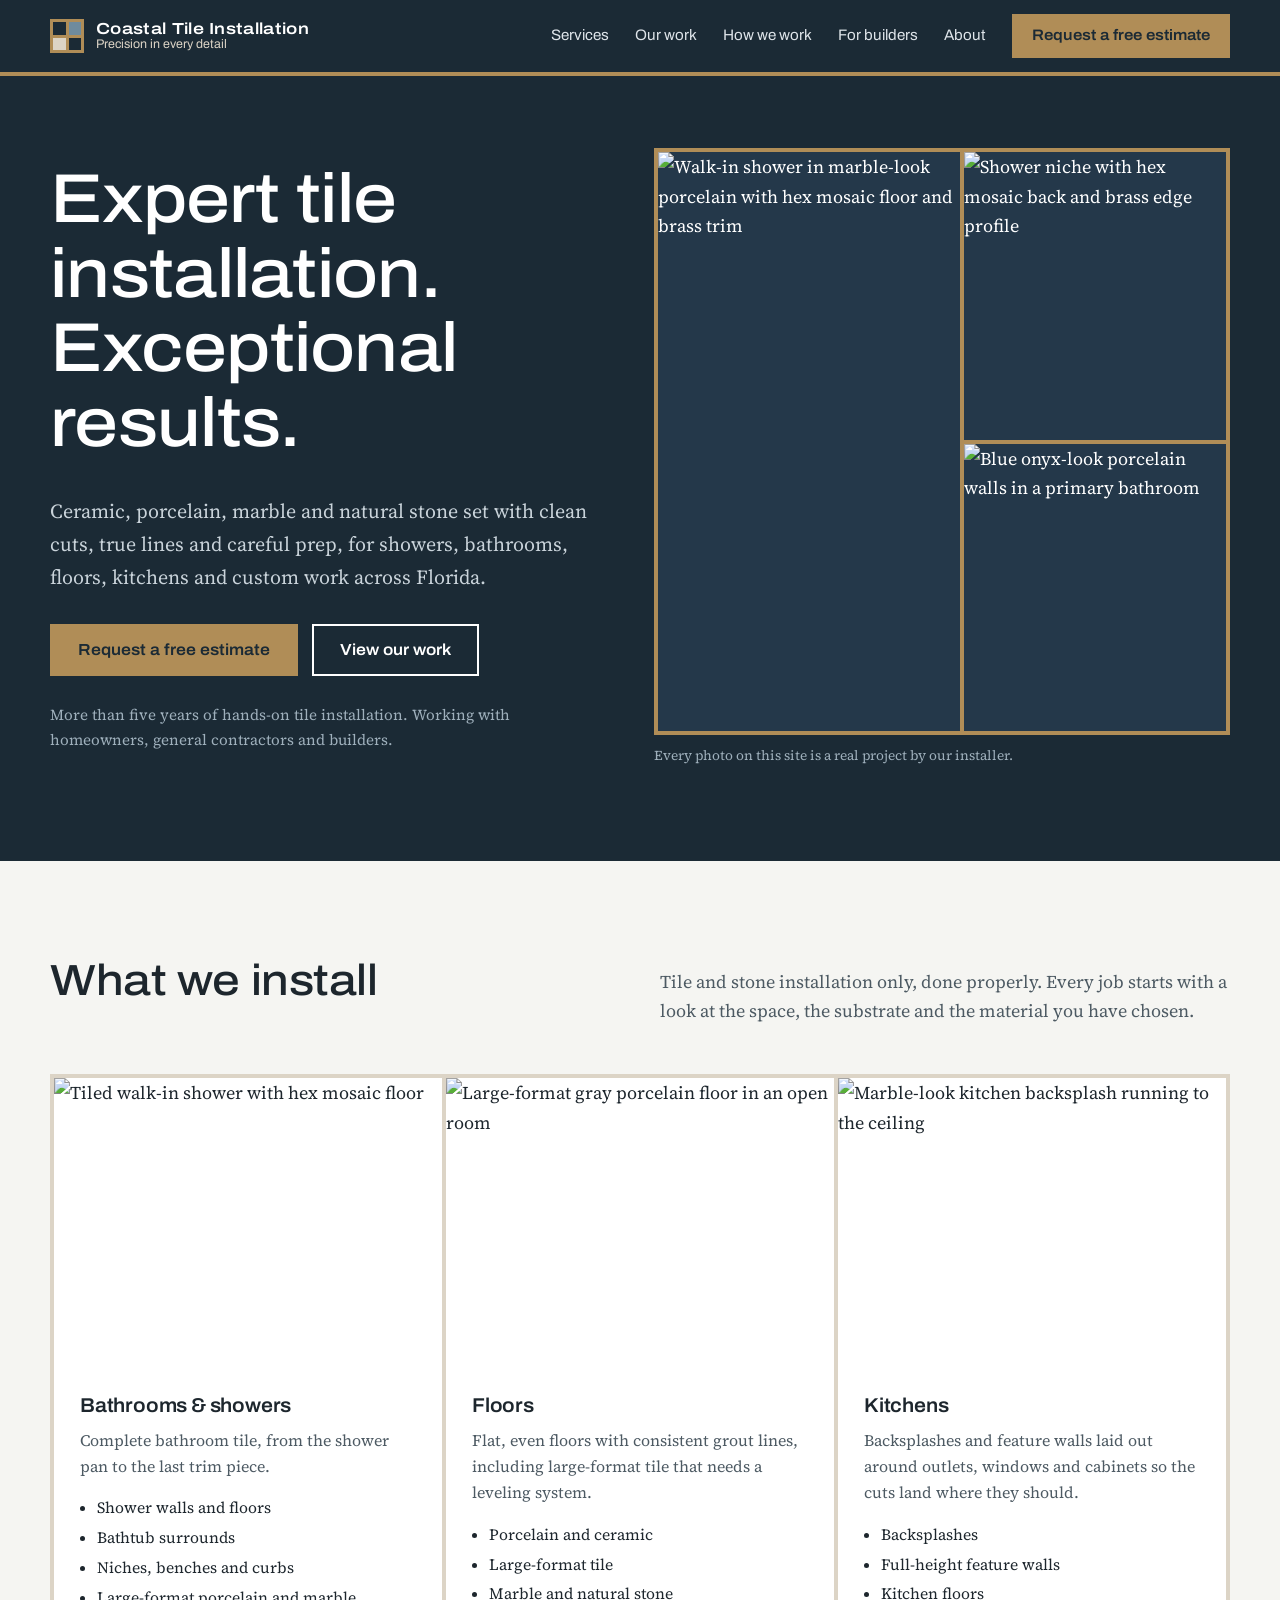
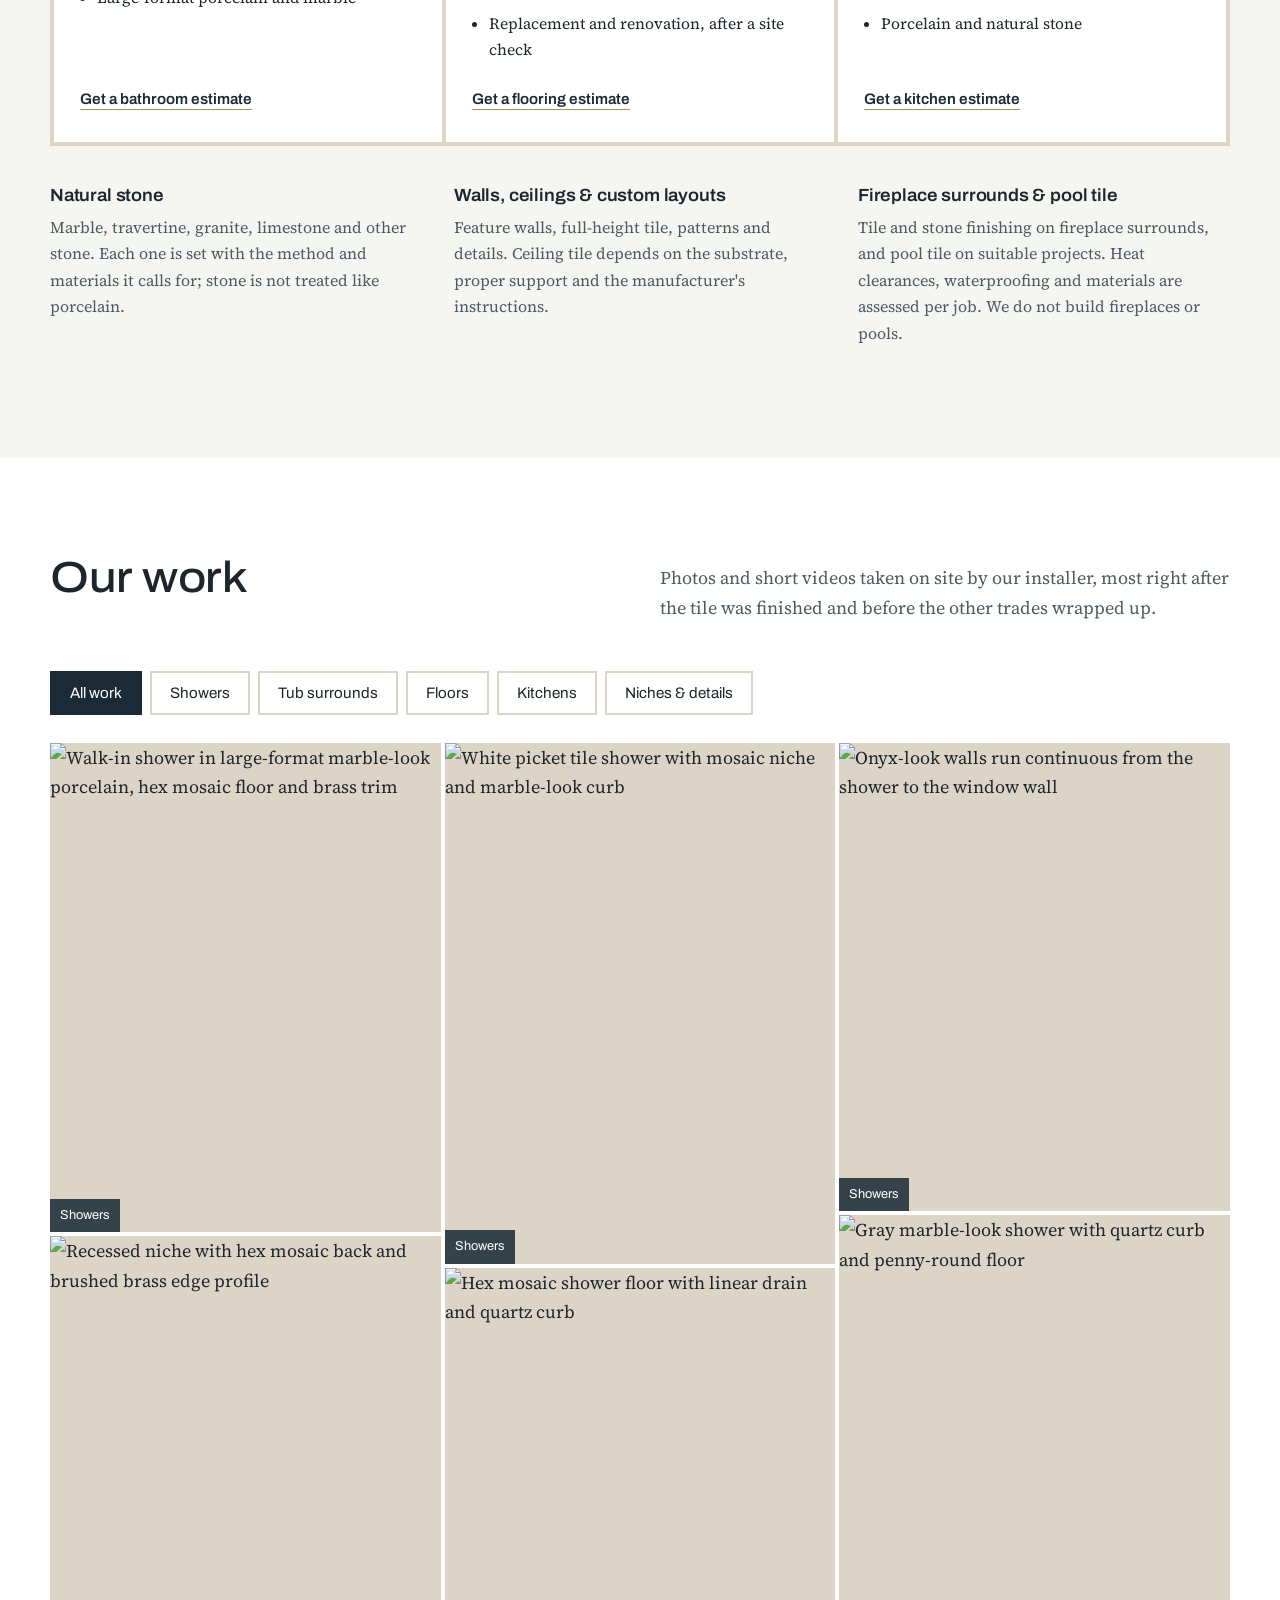
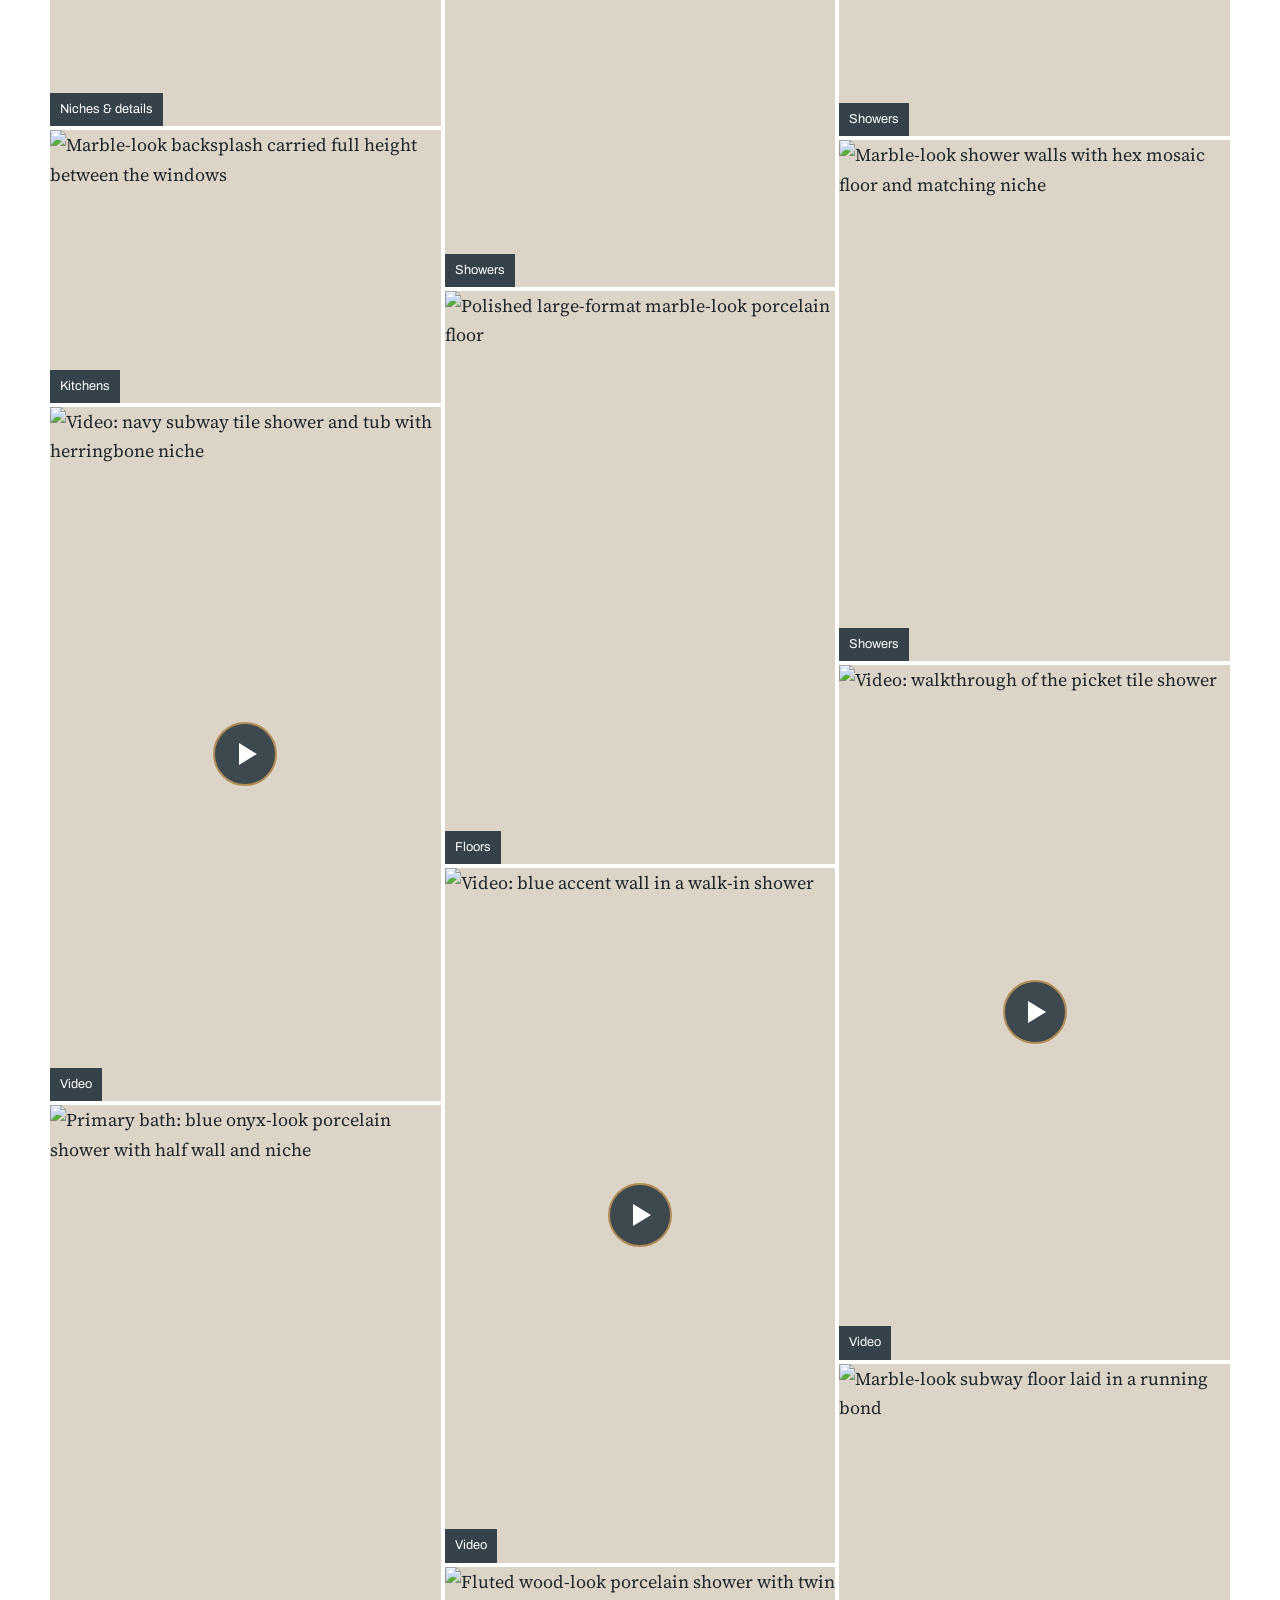
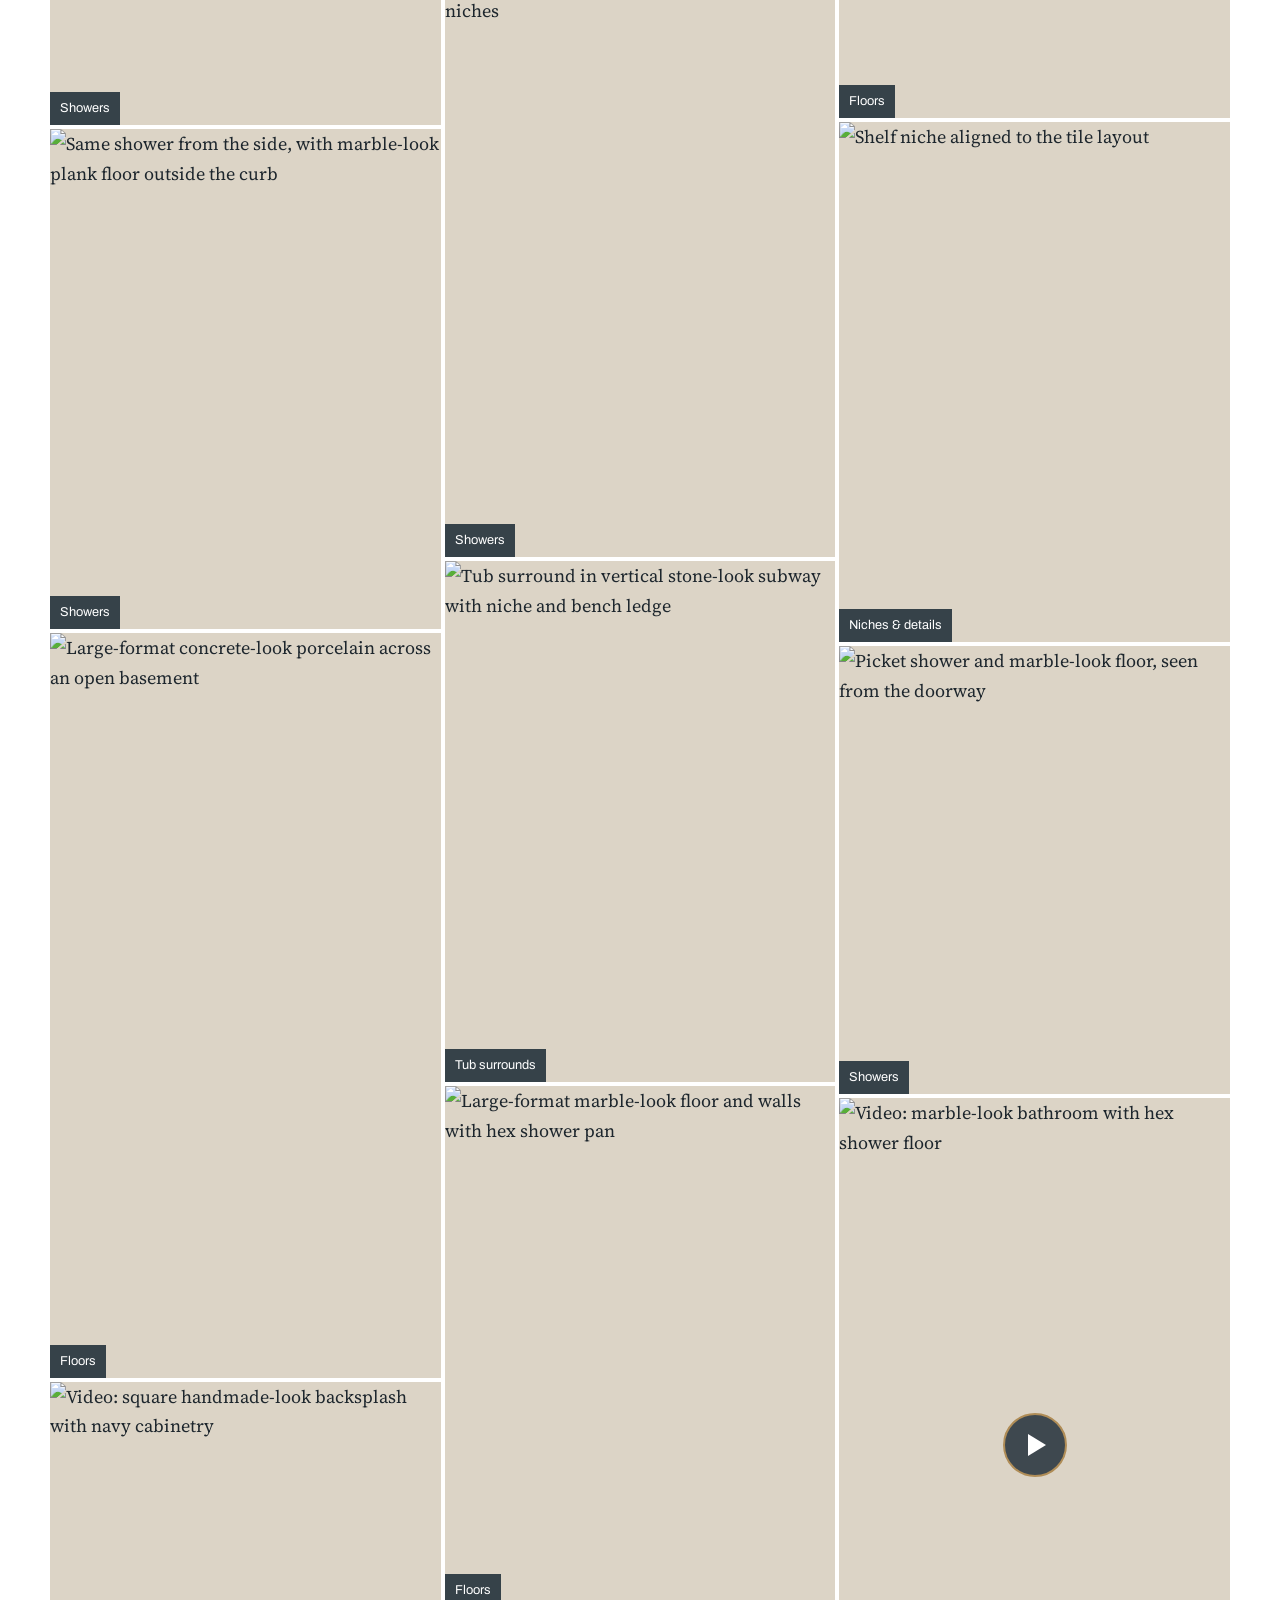
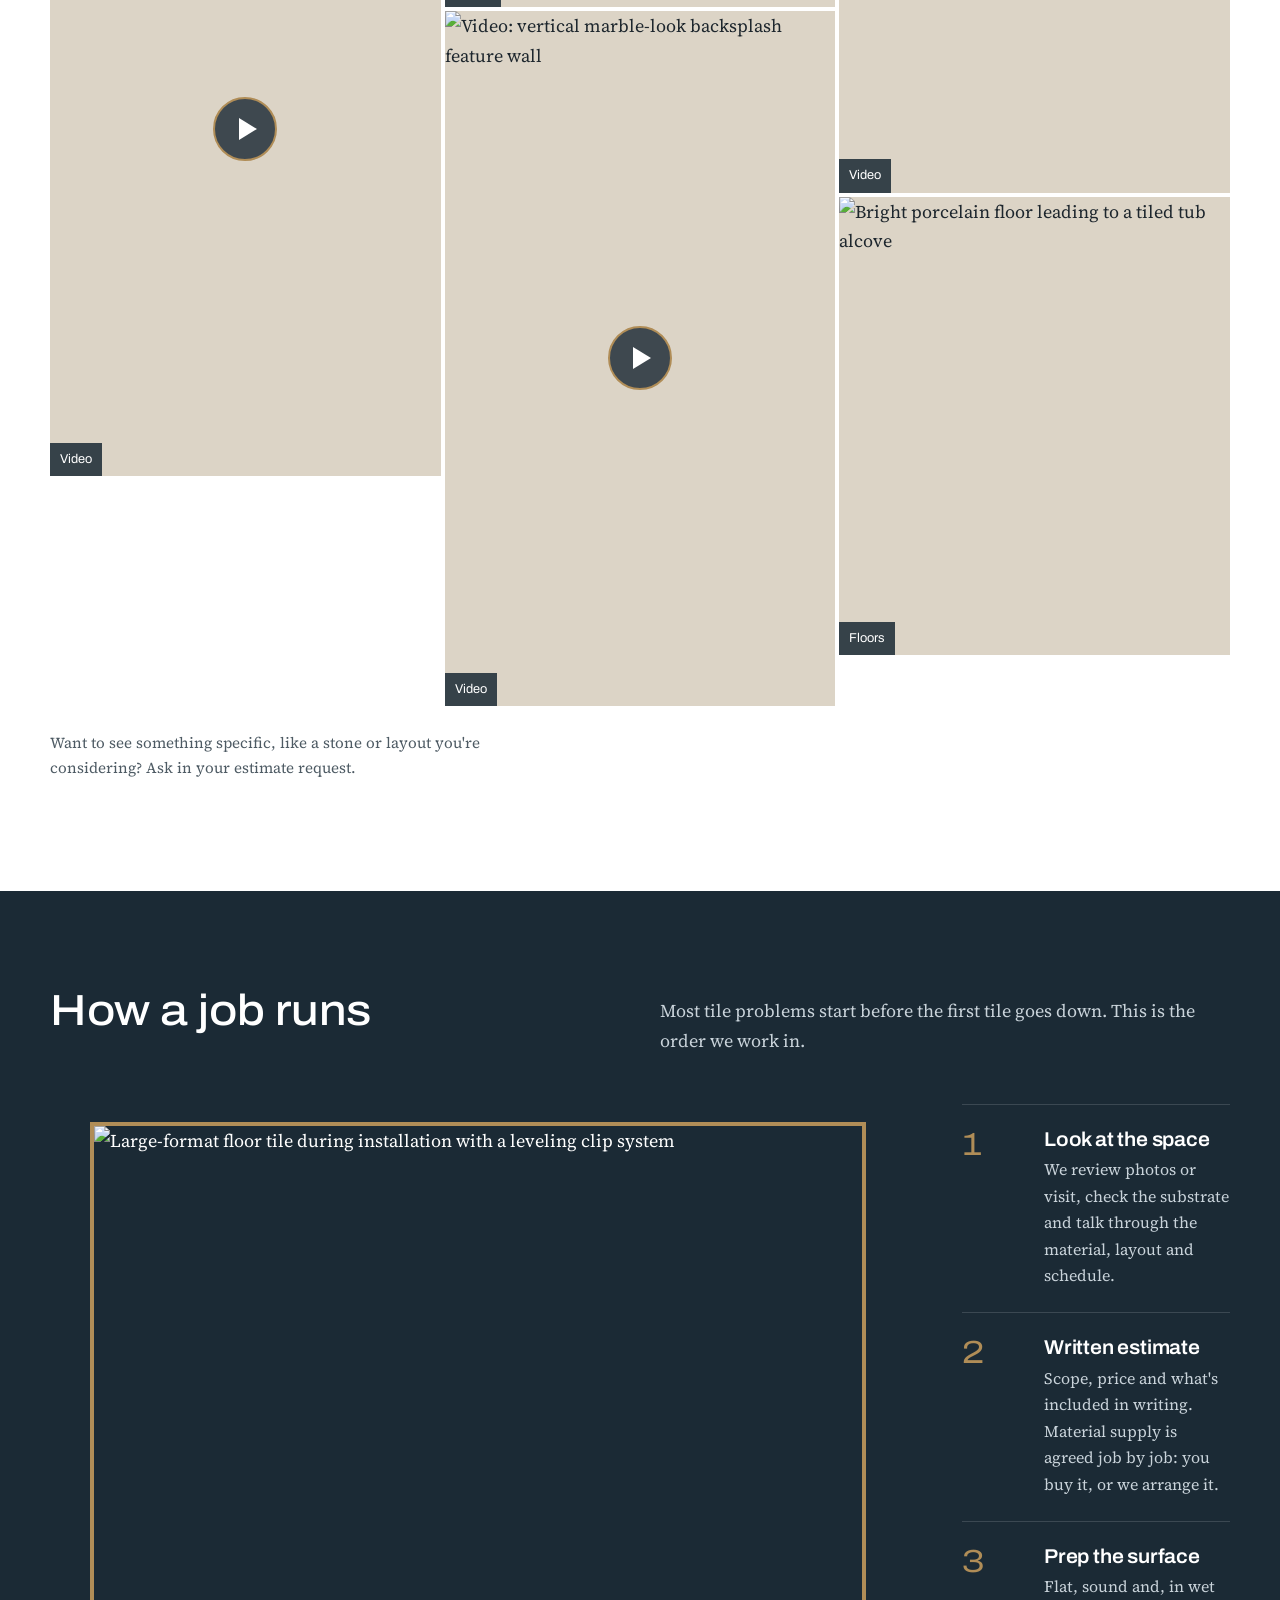
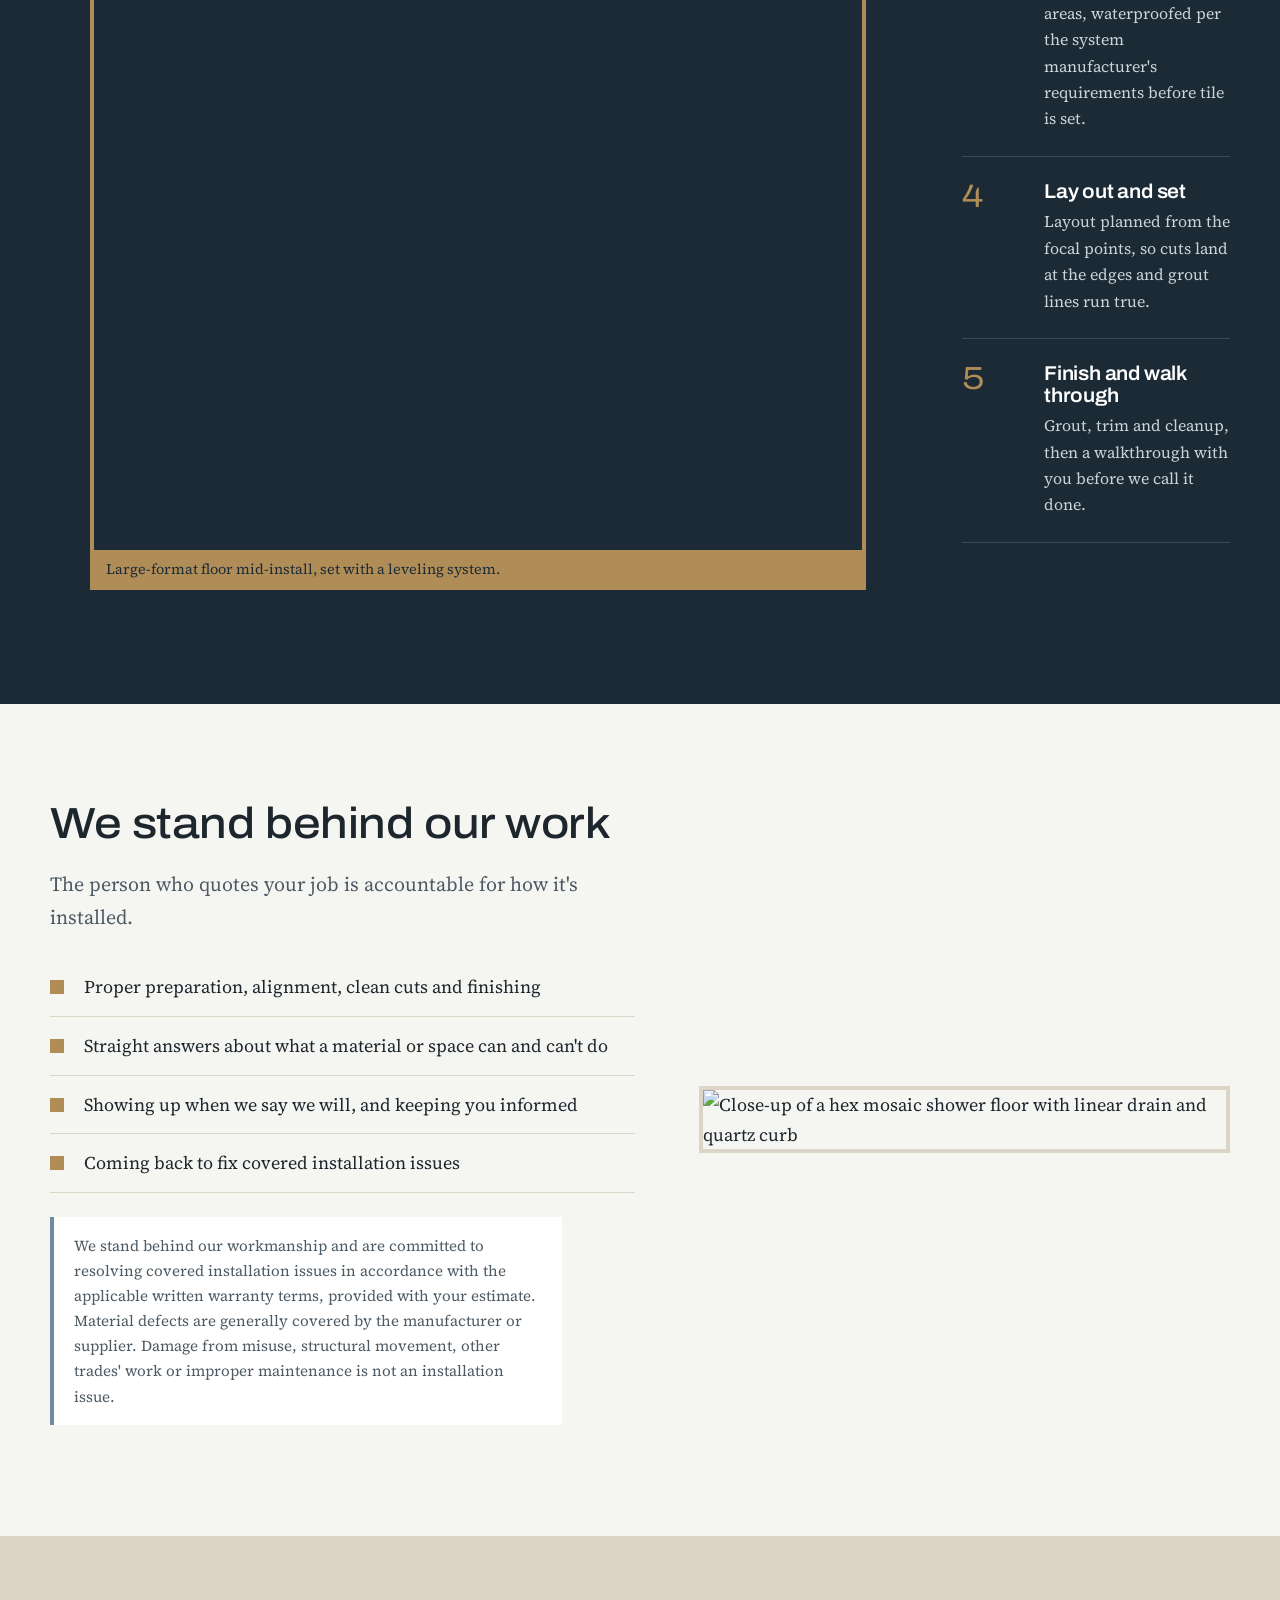
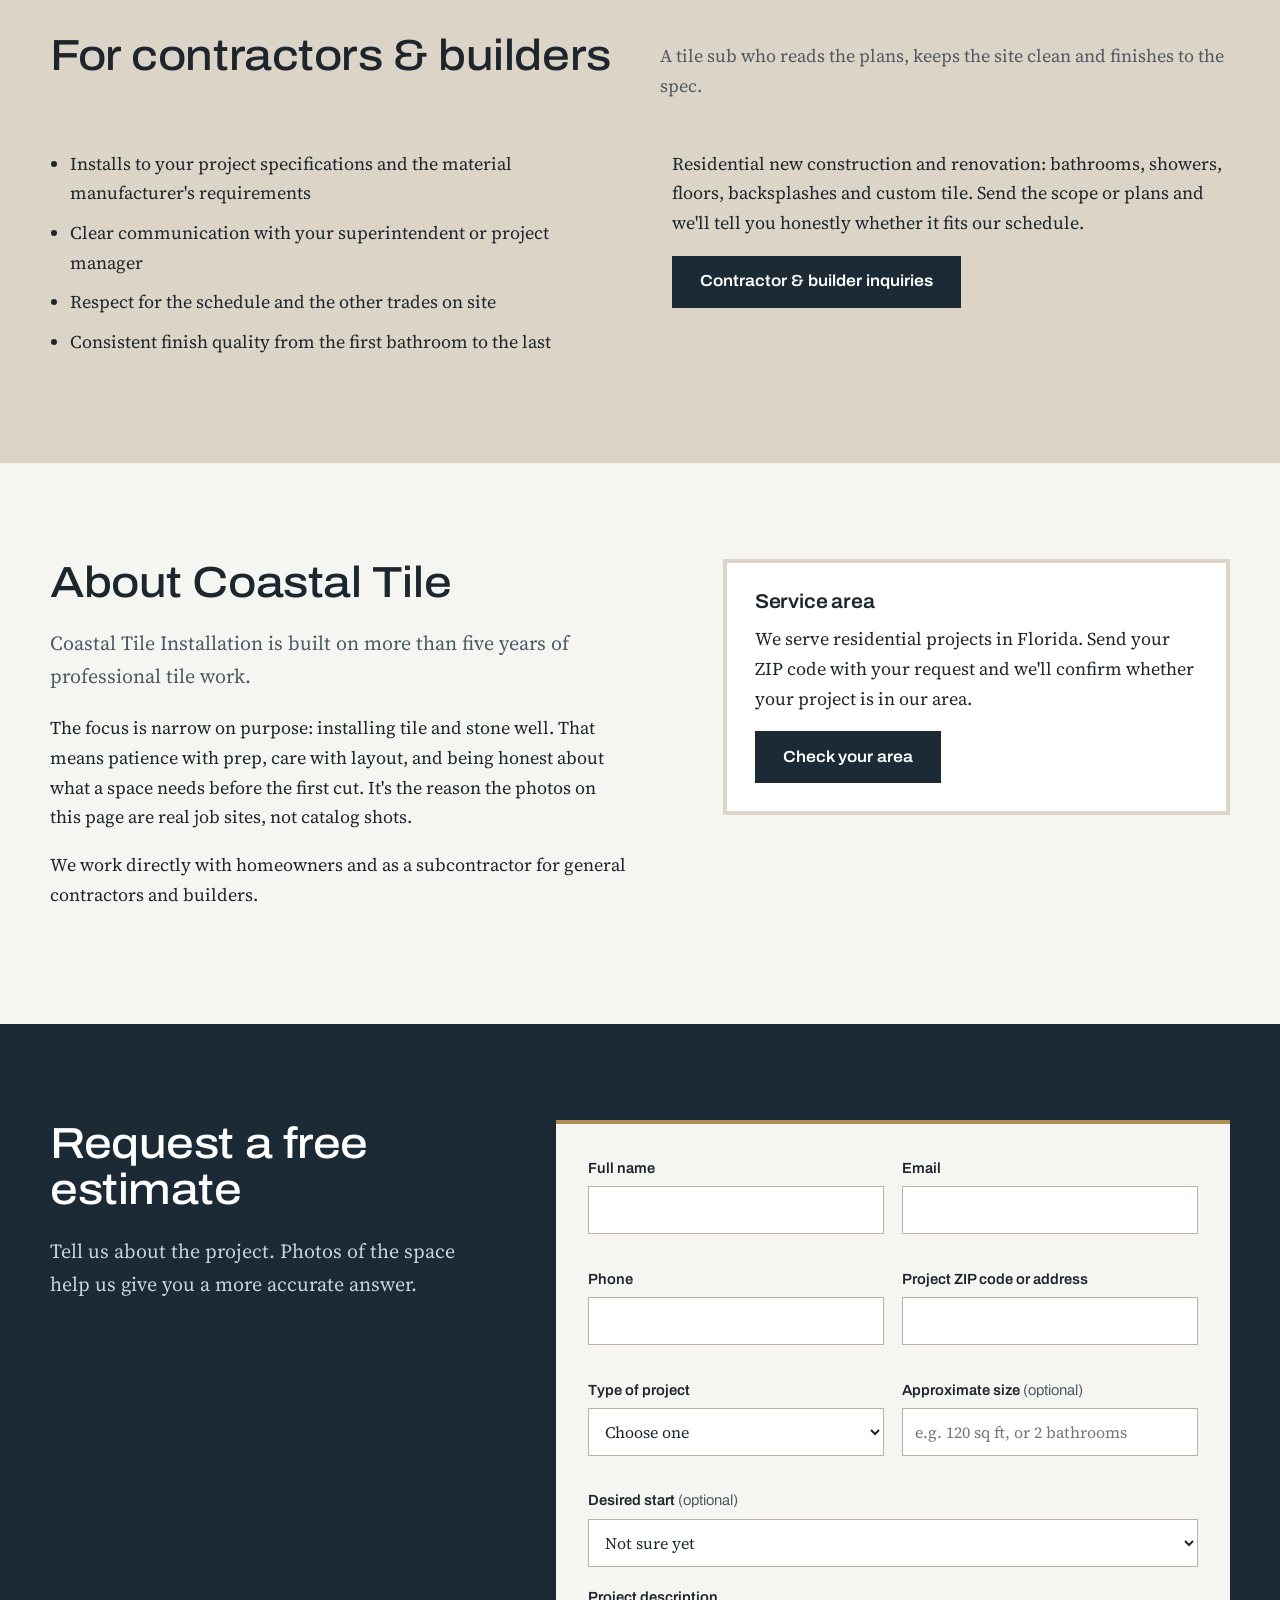
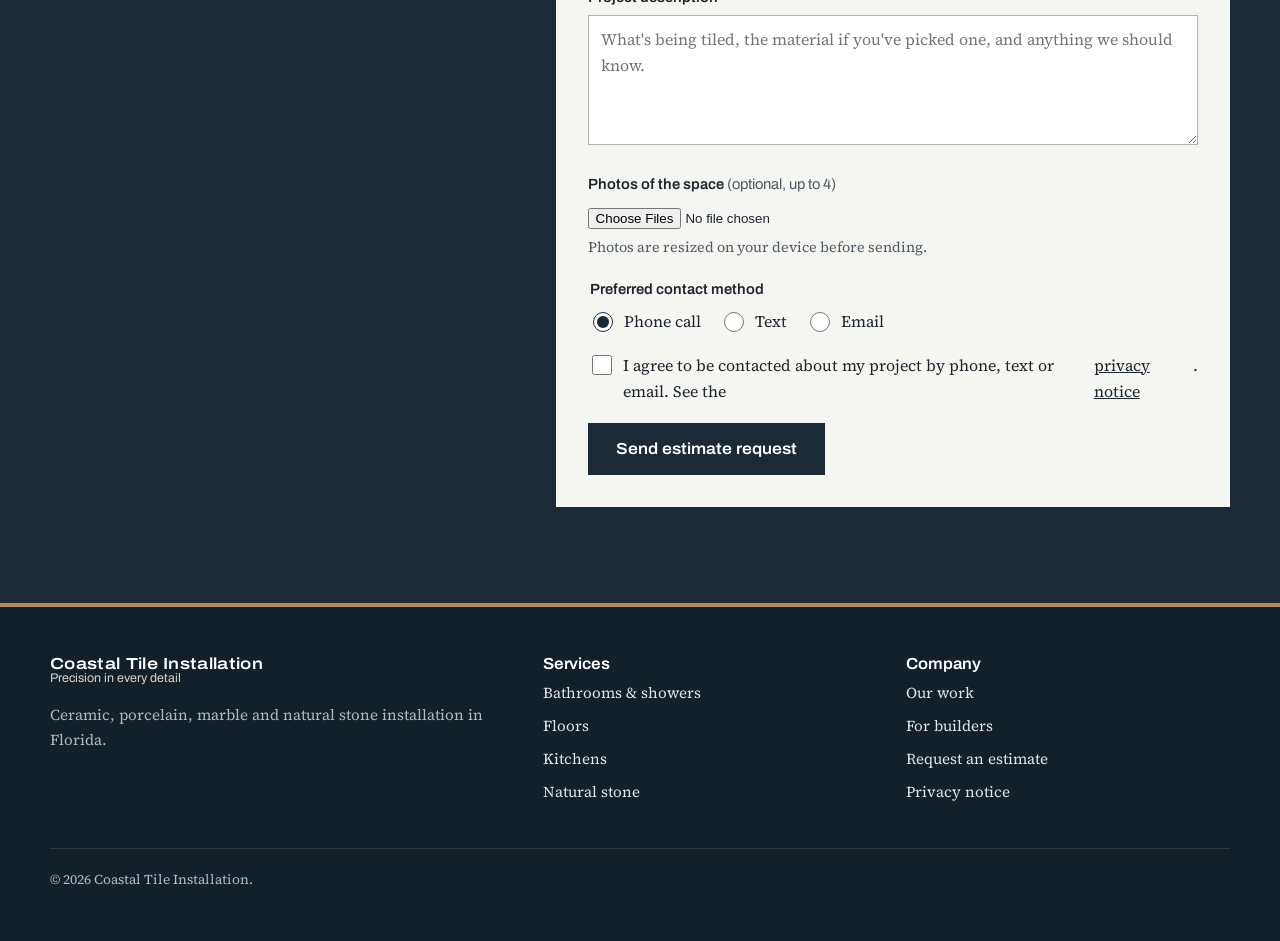
==== index.html @ eae7fef5 "Add files via upload" ====
<!doctype html><html><head><meta charset=utf8><meta name=viewport content="width=device-width,initial-scale=1,viewport-fit=cover"><style>:root{color-scheme:light;box-sizing:border-box;padding-top:env(safe-area-inset-top,0px);padding-bottom:env(safe-area-inset-bottom,0px)}html{scroll-padding-top:env(safe-area-inset-top,0px)}body{margin:0;padding:0;font:14px -apple-system,BlinkMacSystemFont,sans-serif;background:#fff;color:#000}img{max-width:100%}[hidden]:not([hidden=until-found i]){display:none!important}</style></head><body>
<title>Coastal Tile Installation</title>
<meta name="description" content="Professional ceramic, porcelain, marble and natural stone installation for showers, bathrooms, floors, kitchen backsplashes and custom tile work in Florida. Request a free estimate.">
<link rel="canonical" href="https://coastal-tile.vercel.app/">
<meta property="og:type" content="website">
<meta property="og:site_name" content="Coastal Tile Installation">
<meta property="og:title" content="Coastal Tile Installation | Precision in every detail">
<meta property="og:description" content="Shower, bathroom, floor and backsplash tile installation for homeowners and builders in Florida.">
<meta property="og:url" content="https://coastal-tile.vercel.app/">
<meta property="og:image" content="https://coastal-tile.vercel.app/img/og.jpg">
<meta name="twitter:card" content="summary_large_image">
<meta name="theme-color" content="#1b2a35">
<link rel="icon" href="favicon.svg" type="image/svg+xml">
<link rel="preconnect" href="https://fonts.googleapis.com">
<link rel="preconnect" href="https://fonts.gstatic.com" crossorigin>
<link href="https://fonts.googleapis.com/css2?family=Archivo:wdth,wght@100..125,400..700&family=Source+Serif+4:opsz,wght@8..60,400;8..60,600&display=swap" rel="stylesheet">
<link rel="preload" as="image" href="img/hero-brass-shower-800.webp">
<link rel="stylesheet" href="styles.css">
<script type="application/ld+json">
{"@context":"https://schema.org","@type":"HomeAndConstructionBusiness","name":"Coastal Tile Installation","url":"https://coastal-tile.vercel.app/","image":"https://coastal-tile.vercel.app/img/og.jpg","description":"Ceramic, porcelain, marble and natural stone tile installation in Florida.","areaServed":{"@type":"State","name":"Florida"}}
</script>
<a class="skip" href="#main">Skip to content</a>

<header class="site-header">
  <div class="wrap">
    <a class="brand" href="#top" aria-label="Coastal Tile Installation, home">
      <span class="brand-mark" aria-hidden="true"><span></span><span></span><span></span><span></span></span>
      <span class="brand-name">Coastal Tile Installation<small>Precision in every detail</small></span>
    </a>
    <button class="menu-toggle" type="button" aria-expanded="false" aria-controls="nav">Menu</button>
    <nav class="nav" id="nav" aria-label="Main">
      <a href="#services">Services</a>
      <a href="#work">Our work</a>
      <a href="#process">How we work</a>
      <a href="#contractors">For builders</a>
      <a href="#about">About</a>
      <a class="btn btn-brass" href="#estimate">Request a free estimate</a>
    </nav>
  </div>
</header>

<main id="main">
<section class="hero" id="top" aria-labelledby="hero-title" style="padding-block:0">
  <div class="wrap">
    <div>
      <h1 id="hero-title">Expert tile installation. Exceptional results.</h1>
      <p class="lede">Ceramic, porcelain, marble and natural stone set with clean cuts, true lines and careful prep, for showers, bathrooms, floors, kitchens and custom work across Florida.</p>
      <div class="hero-actions">
        <a class="btn btn-brass" href="#estimate">Request a free estimate</a>
        <a class="btn btn-line" href="#work">View our work</a>
      </div>
      <p class="hero-note">More than five years of hands-on tile installation. Working with homeowners, general contractors and builders.</p>
    </div>
    <div>
      <div class="mosaic">
        <figure><img src="img/hero-brass-shower-800.webp" srcset="img/hero-brass-shower-800.webp 800w, img/hero-brass-shower-1600.webp 1600w" sizes="(max-width: 920px) 60vw, 30vw" alt="Walk-in shower in marble-look porcelain with hex mosaic floor and brass trim" fetchpriority="high"></figure>
        <figure><img src="img/brass-niche-800.webp" alt="Shower niche with hex mosaic back and brass edge profile"></figure>
        <figure><img src="img/onyx-master-side-800.webp" alt="Blue onyx-look porcelain walls in a primary bathroom"></figure>
      </div>
      <p class="mosaic-caption">Every photo on this site is a real project by our installer.</p>
    </div>
  </div>
</section>

<section id="services" aria-labelledby="services-title">
  <div class="wrap">
    <div class="section-head">
      <h2 id="services-title">What we install</h2>
      <p>Tile and stone installation only, done properly. Every job starts with a look at the space, the substrate and the material you have chosen.</p>
    </div>
    <div class="services-grid">
      <article class="service">
        <img src="img/brass-shower-angle-800.webp" loading="lazy" alt="Tiled walk-in shower with hex mosaic floor">
        <div class="service-body">
          <h3>Bathrooms &amp; showers</h3>
          <p>Complete bathroom tile, from the shower pan to the last trim piece.</p>
          <ul><li>Shower walls and floors</li><li>Bathtub surrounds</li><li>Niches, benches and curbs</li><li>Large-format porcelain and marble</li></ul>
          <a class="more" href="#estimate" data-project="Bathroom / shower">Get a bathroom estimate</a>
        </div>
      </article>
      <article class="service">
        <img src="img/basement-large-format-800.webp" loading="lazy" alt="Large-format gray porcelain floor in an open room">
        <div class="service-body">
          <h3>Floors</h3>
          <p>Flat, even floors with consistent grout lines, including large-format tile that needs a leveling system.</p>
          <ul><li>Porcelain and ceramic</li><li>Large-format tile</li><li>Marble and natural stone</li><li>Replacement and renovation, after a site check</li></ul>
          <a class="more" href="#estimate" data-project="Floor tile">Get a flooring estimate</a>
        </div>
      </article>
      <article class="service">
        <img src="img/kitchen-gold-backsplash-800.webp" loading="lazy" alt="Marble-look kitchen backsplash running to the ceiling">
        <div class="service-body">
          <h3>Kitchens</h3>
          <p>Backsplashes and feature walls laid out around outlets, windows and cabinets so the cuts land where they should.</p>
          <ul><li>Backsplashes</li><li>Full-height feature walls</li><li>Kitchen floors</li><li>Porcelain and natural stone</li></ul>
          <a class="more" href="#estimate" data-project="Kitchen backsplash">Get a kitchen estimate</a>
        </div>
      </article>
    </div>

    <div class="also">
      <div>
        <h3>Natural stone</h3>
        <p>Marble, travertine, granite, limestone and other stone. Each one is set with the method and materials it calls for; stone is not treated like porcelain.</p>
      </div>
      <div>
        <h3>Walls, ceilings &amp; custom layouts</h3>
        <p>Feature walls, full-height tile, patterns and details. Ceiling tile depends on the substrate, proper support and the manufacturer's instructions.</p>
      </div>
      <div>
        <h3>Fireplace surrounds &amp; pool tile</h3>
        <p>Tile and stone finishing on fireplace surrounds, and pool tile on suitable projects. Heat clearances, waterproofing and materials are assessed per job. We do not build fireplaces or pools.</p>
      </div>
    </div>
  </div>
</section>

<section class="gallery-section" id="work" aria-labelledby="work-title">
  <div class="wrap">
    <div class="section-head">
      <h2 id="work-title">Our work</h2>
      <p>Photos and short videos taken on site by our installer, most right after the tile was finished and before the other trades wrapped up.</p>
    </div>
    <div class="filters" role="group" aria-label="Filter projects">
<button type="button" data-filter="all" aria-pressed="true">All work</button>
<button type="button" data-filter="showers" aria-pressed="false">Showers</button>
<button type="button" data-filter="tubs" aria-pressed="false">Tub surrounds</button>
<button type="button" data-filter="floors" aria-pressed="false">Floors</button>
<button type="button" data-filter="kitchens" aria-pressed="false">Kitchens</button>
<button type="button" data-filter="details" aria-pressed="false">Niches & details</button>
    </div>
    <div class="gallery" id="gallery">
<figure class="tile" data-cat="showers"><button type="button" data-full="img/hero-brass-shower-1600.webp" data-caption="Walk-in shower in large-format marble-look porcelain, hex mosaic floor and brass trim" aria-label="View larger: Walk-in shower in large-format marble-look porcelain, hex mosaic floor and brass trim"><img src="img/hero-brass-shower-800.webp" srcset="img/hero-brass-shower-800.webp 800w, img/hero-brass-shower-1600.webp 1600w" sizes="(max-width: 640px) 100vw, 33vw" width="800" height="1003" loading="lazy" decoding="async" alt="Walk-in shower in large-format marble-look porcelain, hex mosaic floor and brass trim"></button><figcaption class="tag">Showers</figcaption></figure>
<figure class="tile" data-cat="details"><button type="button" data-full="img/brass-niche-1600.webp" data-caption="Recessed niche with hex mosaic back and brushed brass edge profile" aria-label="View larger: Recessed niche with hex mosaic back and brushed brass edge profile"><img src="img/brass-niche-800.webp" srcset="img/brass-niche-800.webp 800w, img/brass-niche-1600.webp 1600w" sizes="(max-width: 640px) 100vw, 33vw" width="800" height="1003" loading="lazy" decoding="async" alt="Recessed niche with hex mosaic back and brushed brass edge profile"></button><figcaption class="tag">Niches & details</figcaption></figure>
<figure class="tile" data-cat="kitchens"><button type="button" data-full="img/kitchen-gold-backsplash-1600.webp" data-caption="Marble-look backsplash carried full height between the windows" aria-label="View larger: Marble-look backsplash carried full height between the windows"><img src="img/kitchen-gold-backsplash-800.webp" srcset="img/kitchen-gold-backsplash-800.webp 800w, img/kitchen-gold-backsplash-1600.webp 1600w" sizes="(max-width: 640px) 100vw, 33vw" width="800" height="558" loading="lazy" decoding="async" alt="Marble-look backsplash carried full height between the windows"></button><figcaption class="tag">Kitchens</figcaption></figure>
<figure class="tile video" data-cat="showers"><button type="button" data-video="video/navy-subway-shower.mp4" data-poster="video/navy-subway-shower.jpg" data-caption="Video: navy subway tile shower and tub with herringbone niche" aria-label="Play Video: navy subway tile shower and tub with herringbone niche"><img src="video/navy-subway-shower.jpg" width="576" height="1024" loading="lazy" decoding="async" alt="Video: navy subway tile shower and tub with herringbone niche"></button><span class="play" aria-hidden="true"><span></span></span><figcaption class="tag">Video</figcaption></figure>
<figure class="tile" data-cat="showers"><button type="button" data-full="img/onyx-master-front-800.webp" data-caption="Primary bath: blue onyx-look porcelain shower with half wall and niche" aria-label="View larger: Primary bath: blue onyx-look porcelain shower with half wall and niche"><img src="img/onyx-master-front-800.webp" srcset="img/onyx-master-front-800.webp 800w" sizes="(max-width: 640px) 100vw, 33vw" width="645" height="1024" loading="lazy" decoding="async" alt="Primary bath: blue onyx-look porcelain shower with half wall and niche"></button><figcaption class="tag">Showers</figcaption></figure>
<figure class="tile" data-cat="showers"><button type="button" data-full="img/brass-shower-angle-1600.webp" data-caption="Same shower from the side, with marble-look plank floor outside the curb" aria-label="View larger: Same shower from the side, with marble-look plank floor outside the curb"><img src="img/brass-shower-angle-800.webp" srcset="img/brass-shower-angle-800.webp 800w, img/brass-shower-angle-1600.webp 1600w" sizes="(max-width: 640px) 100vw, 33vw" width="800" height="1024" loading="lazy" decoding="async" alt="Same shower from the side, with marble-look plank floor outside the curb"></button><figcaption class="tag">Showers</figcaption></figure>
<figure class="tile" data-cat="floors"><button type="button" data-full="img/basement-large-format-1600.webp" data-caption="Large-format concrete-look porcelain across an open basement" aria-label="View larger: Large-format concrete-look porcelain across an open basement"><img src="img/basement-large-format-800.webp" srcset="img/basement-large-format-800.webp 800w, img/basement-large-format-1600.webp 1600w" sizes="(max-width: 640px) 100vw, 33vw" width="800" height="1524" loading="lazy" decoding="async" alt="Large-format concrete-look porcelain across an open basement"></button><figcaption class="tag">Floors</figcaption></figure>
<figure class="tile video" data-cat="kitchens"><button type="button" data-video="video/kitchen-zellige-backsplash.mp4" data-poster="video/kitchen-zellige-backsplash.jpg" data-caption="Video: square handmade-look backsplash with navy cabinetry" aria-label="Play Video: square handmade-look backsplash with navy cabinetry"><img src="video/kitchen-zellige-backsplash.jpg" width="576" height="1024" loading="lazy" decoding="async" alt="Video: square handmade-look backsplash with navy cabinetry"></button><span class="play" aria-hidden="true"><span></span></span><figcaption class="tag">Video</figcaption></figure>
<figure class="tile" data-cat="showers"><button type="button" data-full="img/picket-shower-front-800.webp" data-caption="White picket tile shower with mosaic niche and marble-look curb" aria-label="View larger: White picket tile shower with mosaic niche and marble-look curb"><img src="img/picket-shower-front-800.webp" srcset="img/picket-shower-front-800.webp 800w" sizes="(max-width: 640px) 100vw, 33vw" width="768" height="1024" loading="lazy" decoding="async" alt="White picket tile shower with mosaic niche and marble-look curb"></button><figcaption class="tag">Showers</figcaption></figure>
<figure class="tile" data-cat="showers"><button type="button" data-full="img/onyx-shower-floor-800.webp" data-caption="Hex mosaic shower floor with linear drain and quartz curb" aria-label="View larger: Hex mosaic shower floor with linear drain and quartz curb"><img src="img/onyx-shower-floor-800.webp" srcset="img/onyx-shower-floor-800.webp 800w" sizes="(max-width: 640px) 100vw, 33vw" width="646" height="1024" loading="lazy" decoding="async" alt="Hex mosaic shower floor with linear drain and quartz curb"></button><figcaption class="tag">Showers</figcaption></figure>
<figure class="tile" data-cat="floors"><button type="button" data-full="img/white-marble-floor-800.webp" data-caption="Polished large-format marble-look porcelain floor" aria-label="View larger: Polished large-format marble-look porcelain floor"><img src="img/white-marble-floor-800.webp" srcset="img/white-marble-floor-800.webp 800w" sizes="(max-width: 640px) 100vw, 33vw" width="614" height="901" loading="lazy" decoding="async" alt="Polished large-format marble-look porcelain floor"></button><figcaption class="tag">Floors</figcaption></figure>
<figure class="tile video" data-cat="showers"><button type="button" data-video="video/blue-accent-shower.mp4" data-poster="video/blue-accent-shower.jpg" data-caption="Video: blue accent wall in a walk-in shower" aria-label="Play Video: blue accent wall in a walk-in shower"><img src="video/blue-accent-shower.jpg" width="576" height="1024" loading="lazy" decoding="async" alt="Video: blue accent wall in a walk-in shower"></button><span class="play" aria-hidden="true"><span></span></span><figcaption class="tag">Video</figcaption></figure>
<figure class="tile" data-cat="showers"><button type="button" data-full="img/fluted-wood-shower-800.webp" data-caption="Fluted wood-look porcelain shower with twin niches" aria-label="View larger: Fluted wood-look porcelain shower with twin niches"><img src="img/fluted-wood-shower-800.webp" srcset="img/fluted-wood-shower-800.webp 800w" sizes="(max-width: 640px) 100vw, 33vw" width="630" height="953" loading="lazy" decoding="async" alt="Fluted wood-look porcelain shower with twin niches"></button><figcaption class="tag">Showers</figcaption></figure>
<figure class="tile" data-cat="tubs"><button type="button" data-full="img/gray-tub-surround-800.webp" data-caption="Tub surround in vertical stone-look subway with niche and bench ledge" aria-label="View larger: Tub surround in vertical stone-look subway with niche and bench ledge"><img src="img/gray-tub-surround-800.webp" srcset="img/gray-tub-surround-800.webp 800w" sizes="(max-width: 640px) 100vw, 33vw" width="768" height="1024" loading="lazy" decoding="async" alt="Tub surround in vertical stone-look subway with niche and bench ledge"></button><figcaption class="tag">Tub surrounds</figcaption></figure>
<figure class="tile" data-cat="floors"><button type="button" data-full="img/calacatta-large-format-800.webp" data-caption="Large-format marble-look floor and walls with hex shower pan" aria-label="View larger: Large-format marble-look floor and walls with hex shower pan"><img src="img/calacatta-large-format-800.webp" srcset="img/calacatta-large-format-800.webp 800w" sizes="(max-width: 640px) 100vw, 33vw" width="768" height="1024" loading="lazy" decoding="async" alt="Large-format marble-look floor and walls with hex shower pan"></button><figcaption class="tag">Floors</figcaption></figure>
<figure class="tile video" data-cat="kitchens"><button type="button" data-video="video/kitchen-vertical-backsplash.mp4" data-poster="video/kitchen-vertical-backsplash.jpg" data-caption="Video: vertical marble-look backsplash feature wall" aria-label="Play Video: vertical marble-look backsplash feature wall"><img src="video/kitchen-vertical-backsplash.jpg" width="576" height="1024" loading="lazy" decoding="async" alt="Video: vertical marble-look backsplash feature wall"></button><span class="play" aria-hidden="true"><span></span></span><figcaption class="tag">Video</figcaption></figure>
<figure class="tile" data-cat="showers"><button type="button" data-full="img/onyx-master-side-800.webp" data-caption="Onyx-look walls run continuous from the shower to the window wall" aria-label="View larger: Onyx-look walls run continuous from the shower to the window wall"><img src="img/onyx-master-side-800.webp" srcset="img/onyx-master-side-800.webp 800w" sizes="(max-width: 640px) 100vw, 33vw" width="768" height="921" loading="lazy" decoding="async" alt="Onyx-look walls run continuous from the shower to the window wall"></button><figcaption class="tag">Showers</figcaption></figure>
<figure class="tile" data-cat="showers"><button type="button" data-full="img/gray-fluted-shower-1600.webp" data-caption="Gray marble-look shower with quartz curb and penny-round floor" aria-label="View larger: Gray marble-look shower with quartz curb and penny-round floor"><img src="img/gray-fluted-shower-800.webp" srcset="img/gray-fluted-shower-800.webp 800w, img/gray-fluted-shower-1600.webp 1600w" sizes="(max-width: 640px) 100vw, 33vw" width="800" height="1067" loading="lazy" decoding="async" alt="Gray marble-look shower with quartz curb and penny-round floor"></button><figcaption class="tag">Showers</figcaption></figure>
<figure class="tile" data-cat="showers"><button type="button" data-full="img/calacatta-hex-shower-800.webp" data-caption="Marble-look shower walls with hex mosaic floor and matching niche" aria-label="View larger: Marble-look shower walls with hex mosaic floor and matching niche"><img src="img/calacatta-hex-shower-800.webp" srcset="img/calacatta-hex-shower-800.webp 800w" sizes="(max-width: 640px) 100vw, 33vw" width="768" height="1024" loading="lazy" decoding="async" alt="Marble-look shower walls with hex mosaic floor and matching niche"></button><figcaption class="tag">Showers</figcaption></figure>
<figure class="tile video" data-cat="showers"><button type="button" data-video="video/picket-shower.mp4" data-poster="video/picket-shower.jpg" data-caption="Video: walkthrough of the picket tile shower" aria-label="Play Video: walkthrough of the picket tile shower"><img src="video/picket-shower.jpg" width="576" height="1024" loading="lazy" decoding="async" alt="Video: walkthrough of the picket tile shower"></button><span class="play" aria-hidden="true"><span></span></span><figcaption class="tag">Video</figcaption></figure>
<figure class="tile" data-cat="floors"><button type="button" data-full="img/brass-subway-floor-800.webp" data-caption="Marble-look subway floor laid in a running bond" aria-label="View larger: Marble-look subway floor laid in a running bond"><img src="img/brass-subway-floor-800.webp" srcset="img/brass-subway-floor-800.webp 800w" sizes="(max-width: 640px) 100vw, 33vw" width="768" height="697" loading="lazy" decoding="async" alt="Marble-look subway floor laid in a running bond"></button><figcaption class="tag">Floors</figcaption></figure>
<figure class="tile" data-cat="details"><button type="button" data-full="img/onyx-niche-800.webp" data-caption="Shelf niche aligned to the tile layout" aria-label="View larger: Shelf niche aligned to the tile layout"><img src="img/onyx-niche-800.webp" srcset="img/onyx-niche-800.webp 800w" sizes="(max-width: 640px) 100vw, 33vw" width="690" height="919" loading="lazy" decoding="async" alt="Shelf niche aligned to the tile layout"></button><figcaption class="tag">Niches & details</figcaption></figure>
<figure class="tile" data-cat="showers"><button type="button" data-full="img/picket-shower-door-800.webp" data-caption="Picket shower and marble-look floor, seen from the doorway" aria-label="View larger: Picket shower and marble-look floor, seen from the doorway"><img src="img/picket-shower-door-800.webp" srcset="img/picket-shower-door-800.webp 800w" sizes="(max-width: 640px) 100vw, 33vw" width="768" height="880" loading="lazy" decoding="async" alt="Picket shower and marble-look floor, seen from the doorway"></button><figcaption class="tag">Showers</figcaption></figure>
<figure class="tile video" data-cat="showers"><button type="button" data-video="video/calacatta-hex.mp4" data-poster="video/calacatta-hex.jpg" data-caption="Video: marble-look bathroom with hex shower floor" aria-label="Play Video: marble-look bathroom with hex shower floor"><img src="video/calacatta-hex.jpg" width="576" height="1024" loading="lazy" decoding="async" alt="Video: marble-look bathroom with hex shower floor"></button><span class="play" aria-hidden="true"><span></span></span><figcaption class="tag">Video</figcaption></figure>
<figure class="tile" data-cat="floors"><button type="button" data-full="img/white-floor-tub-800.webp" data-caption="Bright porcelain floor leading to a tiled tub alcove" aria-label="View larger: Bright porcelain floor leading to a tiled tub alcove"><img src="img/white-floor-tub-800.webp" srcset="img/white-floor-tub-800.webp 800w" sizes="(max-width: 640px) 100vw, 33vw" width="768" height="901" loading="lazy" decoding="async" alt="Bright porcelain floor leading to a tiled tub alcove"></button><figcaption class="tag">Floors</figcaption></figure>
    </div>
    <p class="gallery-note">Want to see something specific, like a stone or layout you're considering? Ask in your estimate request.</p>
  </div>
</section>

<section class="process" id="process" aria-labelledby="process-title">
  <div class="wrap">
    <div class="section-head">
      <h2 id="process-title">How a job runs</h2>
      <p>Most tile problems start before the first tile goes down. This is the order we work in.</p>
    </div>
    <div class="process-grid">
      <figure class="process-photo">
        <img src="img/basement-leveling-800.webp" loading="lazy" width="768" height="1024" alt="Large-format floor tile during installation with a leveling clip system">
        <figcaption>Large-format floor mid-install, set with a leveling system.</figcaption>
      </figure>
      <ol class="steps">
        <li><div><h3>Look at the space</h3><p>We review photos or visit, check the substrate and talk through the material, layout and schedule.</p></div></li>
        <li><div><h3>Written estimate</h3><p>Scope, price and what's included in writing. Material supply is agreed job by job: you buy it, or we arrange it.</p></div></li>
        <li><div><h3>Prep the surface</h3><p>Flat, sound and, in wet areas, waterproofed per the system manufacturer's requirements before tile is set.</p></div></li>
        <li><div><h3>Lay out and set</h3><p>Layout planned from the focal points, so cuts land at the edges and grout lines run true.</p></div></li>
        <li><div><h3>Finish and walk through</h3><p>Grout, trim and cleanup, then a walkthrough with you before we call it done.</p></div></li>
      </ol>
    </div>
  </div>
</section>

<section id="workmanship" aria-labelledby="promise-title">
  <div class="wrap promise-grid">
    <div>
      <h2 id="promise-title">We stand behind our work</h2>
      <p class="lede">The person who quotes your job is accountable for how it's installed.</p>
      <ul class="promise-list">
        <li>Proper preparation, alignment, clean cuts and finishing</li>
        <li>Straight answers about what a material or space can and can't do</li>
        <li>Showing up when we say we will, and keeping you informed</li>
        <li>Coming back to fix covered installation issues</li>
      </ul>
      <p class="fineprint">We stand behind our workmanship and are committed to resolving covered installation issues in accordance with the applicable written warranty terms, provided with your estimate. Material defects are generally covered by the manufacturer or supplier. Damage from misuse, structural movement, other trades' work or improper maintenance is not an installation issue.</p>
    </div>
    <figure><img src="img/onyx-shower-floor-800.webp" loading="lazy" alt="Close-up of a hex mosaic shower floor with linear drain and quartz curb"></figure>
  </div>
</section>

<section class="contractors" id="contractors" aria-labelledby="contractors-title">
  <div class="wrap">
    <div class="section-head">
      <h2 id="contractors-title">For contractors &amp; builders</h2>
      <p>A tile sub who reads the plans, keeps the site clean and finishes to the spec.</p>
    </div>
    <div class="contractor-grid">
      <ul>
        <li>Installs to your project specifications and the material manufacturer's requirements</li>
        <li>Clear communication with your superintendent or project manager</li>
        <li>Respect for the schedule and the other trades on site</li>
        <li>Consistent finish quality from the first bathroom to the last</li>
      </ul>
      <div>
        <p>Residential new construction and renovation: bathrooms, showers, floors, backsplashes and custom tile. Send the scope or plans and we'll tell you honestly whether it fits our schedule.</p>
        <a class="btn btn-dark" href="#estimate" data-project="Contractor / builder inquiry">Contractor &amp; builder inquiries</a>
      </div>
    </div>
  </div>
</section>

<section id="about" aria-labelledby="about-title">
  <div class="wrap about-grid">
    <div>
      <h2 id="about-title">About Coastal Tile</h2>
      <p class="lede">Coastal Tile Installation is built on more than five years of professional tile work.</p>
      <p>The focus is narrow on purpose: installing tile and stone well. That means patience with prep, care with layout, and being honest about what a space needs before the first cut. It's the reason the photos on this page are real job sites, not catalog shots.</p>
      <p>We work directly with homeowners and as a subcontractor for general contractors and builders.</p>
    </div>
    <div class="area-box" id="area">
      <h3>Service area</h3>
      <p>We serve residential projects in Florida. Send your ZIP code with your request and we'll confirm whether your project is in our area.</p>
      <a class="btn btn-dark" href="#estimate">Check your area</a>
    </div>
  </div>
</section>

<section class="contact" id="estimate" aria-labelledby="estimate-title">
  <div class="wrap contact-grid">
    <div>
      <h2 id="estimate-title">Request a free estimate</h2>
      <p class="lede">Tell us about the project. Photos of the space help us give you a more accurate answer.</p>
      <div class="contact-direct" id="contact-direct" hidden></div>
    </div>
    <form class="estimate" id="estimate-form" novalidate>
      <div class="field-row">
        <div class="field"><label for="f-name">Full name</label><input id="f-name" name="name" type="text" autocomplete="name" required maxlength="100"><p class="err" id="e-name"></p></div>
        <div class="field"><label for="f-email">Email</label><input id="f-email" name="email" type="email" autocomplete="email" required maxlength="200"><p class="err" id="e-email"></p></div>
      </div>
      <div class="field-row">
        <div class="field"><label for="f-phone">Phone</label><input id="f-phone" name="phone" type="tel" autocomplete="tel" required maxlength="30"><p class="err" id="e-phone"></p></div>
        <div class="field"><label for="f-zip">Project ZIP code or address</label><input id="f-zip" name="location" type="text" autocomplete="postal-code" required maxlength="200"><p class="err" id="e-location"></p></div>
      </div>
      <div class="field-row">
        <div class="field"><label for="f-type">Type of project</label>
          <select id="f-type" name="projectType" required>
            <option value="">Choose one</option>
            <option>Bathroom / shower</option><option>Bathtub surround</option><option>Floor tile</option><option>Kitchen backsplash</option><option>Natural stone</option><option>Fireplace surround</option><option>Wall / feature wall</option><option>Pool tile</option><option>Contractor / builder inquiry</option><option>Other</option>
          </select><p class="err" id="e-projectType"></p></div>
        <div class="field"><label for="f-size">Approximate size <span class="opt">(optional)</span></label><input id="f-size" name="size" type="text" placeholder="e.g. 120 sq ft, or 2 bathrooms" maxlength="100"></div>
      </div>
      <div class="field"><label for="f-start">Desired start <span class="opt">(optional)</span></label>
        <select id="f-start" name="start"><option value="">Not sure yet</option><option>As soon as possible</option><option>Within a month</option><option>1 to 3 months</option><option>More than 3 months</option></select></div>
      <div class="field"><label for="f-desc">Project description</label><textarea id="f-desc" name="description" required maxlength="3000" placeholder="What's being tiled, the material if you've picked one, and anything we should know."></textarea><p class="err" id="e-description"></p></div>
      <div class="field"><label for="f-photos">Photos of the space <span class="opt">(optional, up to 4)</span></label><input id="f-photos" name="photos" type="file" accept="image/*" multiple><p class="hint">Photos are resized on your device before sending.</p><p class="err" id="e-photos"></p></div>
      <fieldset class="field"><legend>Preferred contact method</legend>
        <div class="radios"><label><input type="radio" name="contactMethod" value="Phone call" checked> Phone call</label><label><input type="radio" name="contactMethod" value="Text message"> Text</label><label><input type="radio" name="contactMethod" value="Email"> Email</label></div></fieldset>
      <div class="hp" aria-hidden="true"><label for="f-company">Leave this empty</label><input id="f-company" name="company" type="text" tabindex="-1" autocomplete="off"></div>
      <div class="field check"><label><input type="checkbox" name="consent" id="f-consent" required> I agree to be contacted about my project by phone, text or email. See the <a href="privacy.html">privacy notice</a>.</label><p class="err" id="e-consent"></p></div>
      <div class="submit-row"><button class="btn btn-dark" type="submit" id="f-submit">Send estimate request</button></div>
      <div class="form-status" id="form-status" role="status" aria-live="polite"></div>
    </form>
  </div>
</section>
</main>

<footer class="site-footer">
  <div class="wrap">
    <div class="footer-grid">
      <div>
        <p class="brand-name" style="color:#fff">Coastal Tile Installation<small>Precision in every detail</small></p>
        <p>Ceramic, porcelain, marble and natural stone installation in Florida.</p>
      </div>
      <div><h3>Services</h3><ul><li><a href="#services">Bathrooms &amp; showers</a></li><li><a href="#services">Floors</a></li><li><a href="#services">Kitchens</a></li><li><a href="#services">Natural stone</a></li></ul></div>
      <div><h3>Company</h3><ul><li><a href="#work">Our work</a></li><li><a href="#contractors">For builders</a></li><li><a href="#estimate">Request an estimate</a></li><li><a href="privacy.html">Privacy notice</a></li></ul><div id="footer-contact"></div></div>
    </div>
    <p class="legal">© <span id="year">2026</span> Coastal Tile Installation.<span id="dba-line"></span></p>
  </div>
</footer>

<dialog class="lightbox" id="lightbox" aria-label="Project viewer">
  <div class="lightbox-inner">
    <div class="lightbox-media" id="lb-media"></div>
    <p class="lightbox-caption" id="lb-caption"></p>
    <button class="lb-btn lb-close" type="button" id="lb-close">Close</button>
    <button class="lb-btn lb-prev" type="button" id="lb-prev" aria-label="Previous">‹</button>
    <button class="lb-btn lb-next" type="button" id="lb-next" aria-label="Next">›</button>
  </div>
</dialog>

<script src="config.js"></script>
<script src="main.js" defer></script>

</body></html>
---- styles.css ----
/* Coastal Tile Installation — design tokens */
/* Single deliberate light look */
:root {
  color-scheme: light;
  --navy: #1b2a35;      /* Gulf slate: primary dark */
  --navy-2: #24384a;
  --porcelain: #f5f5f2; /* page background, cool white */
  --stone: #dcd4c6;     /* sand / light stone */
  --mist: #6f8b9d;      /* muted coastal blue */
  --brass: #b08d57;     /* grout lines + accents, from the brass trim in our work */
  --ink: #1d262d;
  --ink-soft: #4d5a63;
  --white: #ffffff;
  --grout: 4px;
  --wrap: 1180px;
  --display: "Archivo", "Helvetica Neue", Arial, sans-serif;
  --body: "Source Serif 4", Georgia, serif;
}

*, *::before, *::after { box-sizing: border-box; }
html { scroll-behavior: smooth; -webkit-text-size-adjust: 100%; }
@media (prefers-reduced-motion: reduce) { html { scroll-behavior: auto; } *, *::before, *::after { transition: none !important; animation: none !important; } }
body { margin: 0; background: var(--porcelain); color: var(--ink); font-family: var(--body); font-size: 1.125rem; line-height: 1.65; }
img, video { max-width: 100%; display: block; }
a { color: inherit; }
:focus-visible { outline: 3px solid var(--brass); outline-offset: 3px; }
.wrap { width: min(var(--wrap), 100% - 32px); margin-inline: auto; }
.skip { position: absolute; left: -999px; top: 8px; background: var(--white); padding: 8px 14px; z-index: 100; }
.skip:focus { left: 16px; }

h1, h2, h3 { font-family: var(--display); font-stretch: 112%; font-weight: 600; line-height: 1.08; letter-spacing: -0.01em; margin: 0 0 .5em; }
h1 { font-size: clamp(2.4rem, 5.4vw, 4.4rem); font-weight: 500; }
h2 { font-size: clamp(1.9rem, 3.4vw, 2.8rem); font-weight: 500; }
h3 { font-size: 1.25rem; font-stretch: 105%; }
p { margin: 0 0 1em; max-width: 64ch; }
.lede { font-size: 1.25rem; color: var(--ink-soft); }

/* Buttons */
.btn { display: inline-flex; align-items: center; justify-content: center; gap: .5em; min-height: 52px; padding: 0 26px; font-family: var(--display); font-stretch: 108%; font-size: 1rem; font-weight: 600; text-decoration: none; border: 2px solid transparent; cursor: pointer; transition: background .2s, color .2s, border-color .2s; }
.btn-brass { background: var(--brass); color: var(--navy); }
.btn-brass:hover { background: #c4a26c; }
.btn-line { border-color: currentColor; color: inherit; background: transparent; }
.btn-line:hover { background: rgba(255,255,255,.08); }
.btn-dark { background: var(--navy); color: var(--white); }
.btn-dark:hover { background: var(--navy-2); }

/* Header */
.site-header { position: sticky; top: env(safe-area-inset-top, 0px); z-index: 50; background: var(--navy); color: var(--white); border-bottom: var(--grout) solid var(--brass); }
.site-header .wrap { display: flex; align-items: center; justify-content: space-between; min-height: 72px; gap: 16px; }
.brand { display: flex; align-items: center; gap: 12px; text-decoration: none; }
.brand-mark { width: 34px; height: 34px; display: grid; grid-template-columns: 1fr 1fr; gap: 3px; background: var(--brass); padding: 3px; }
.brand-mark span { background: var(--navy); }
.brand-mark span:nth-child(2) { background: var(--mist); }
.brand-mark span:nth-child(3) { background: var(--stone); }
.brand-name { font-family: var(--display); font-stretch: 118%; font-weight: 600; font-size: 1rem; line-height: 1.1; letter-spacing: .02em; }
.brand-name small { display: block; font-weight: 400; font-size: .78rem; color: var(--stone); letter-spacing: 0; font-stretch: 100%; }
.nav { display: flex; align-items: center; gap: 26px; }
.nav a { font-family: var(--display); font-size: .95rem; text-decoration: none; color: #dfe5ea; }
.nav a:hover { color: var(--white); text-decoration: underline; text-decoration-color: var(--brass); text-underline-offset: 6px; }
.nav .btn { min-height: 44px; padding: 0 18px; color: var(--navy); }
.menu-toggle { display: none; background: none; border: 2px solid var(--stone); color: var(--white); min-height: 44px; padding: 0 14px; font-family: var(--display); font-size: .95rem; cursor: pointer; }
@media (max-width: 920px) {
  .menu-toggle { display: inline-block; }
  .nav { display: none; position: absolute; left: 0; right: 0; top: 100%; flex-direction: column; align-items: stretch; gap: 0; background: var(--navy); border-bottom: var(--grout) solid var(--brass); padding: 8px 16px 20px; }
  .nav.open { display: flex; }
  .nav a { padding: 14px 0; border-bottom: 1px solid rgba(255,255,255,.1); font-size: 1.05rem; }
  .nav .btn { margin-top: 14px; border-bottom: 0; }
}

/* Hero — the signature: real work set like tile, with brass grout */
.hero { background: var(--navy); color: var(--white); }
.hero .wrap { display: grid; grid-template-columns: 1fr 1.05fr; gap: 56px; align-items: center; padding-block: 72px 80px; }
.hero h1 { color: var(--white); }
.hero .lede { color: #c9d3da; }
.hero-actions { display: flex; flex-wrap: wrap; gap: 14px; margin-top: 30px; }
.hero-note { margin-top: 26px; font-size: .95rem; color: #9fb0bc; }
.mosaic { display: grid; grid-template-columns: 1.15fr 1fr; grid-template-rows: 1fr 1fr; gap: var(--grout); background: var(--brass); padding: var(--grout); aspect-ratio: 1 / 1.02; }
.mosaic figure { margin: 0; overflow: hidden; background: var(--navy-2); }
.mosaic figure:first-child { grid-row: span 2; }
.mosaic img { width: 100%; height: 100%; object-fit: cover; }
.mosaic-caption { font-size: .85rem; color: #9fb0bc; margin-top: 10px; }
@media (max-width: 920px) {
  .hero .wrap { grid-template-columns: 1fr; gap: 40px; padding-block: 48px 56px; }
  .mosaic { aspect-ratio: 1 / 1.05; }
}

/* Sections */
section { padding-block: 96px; }
@media (max-width: 720px) { section { padding-block: 64px; } }
.section-head { display: grid; grid-template-columns: 1fr 1fr; gap: 40px; align-items: end; margin-bottom: 48px; }
.section-head p { margin: 0; color: var(--ink-soft); }
@media (max-width: 820px) { .section-head { grid-template-columns: 1fr; gap: 12px; } }

/* Services */
.services-grid { display: grid; grid-template-columns: repeat(3, 1fr); gap: var(--grout); background: var(--stone); border: var(--grout) solid var(--stone); }
.service { background: var(--white); display: flex; flex-direction: column; }
.service img { aspect-ratio: 4 / 3; object-fit: cover; width: 100%; height: auto; }
.service-body { padding: 26px 26px 30px; display: flex; flex-direction: column; flex: 1; }
.service-body p { font-size: 1rem; color: var(--ink-soft); }
.service-body ul { margin: 0 0 20px; padding-left: 1.1em; font-size: .98rem; }
.service-body li { margin-bottom: 4px; }
.service-body .more { margin-top: auto; font-family: var(--display); font-weight: 600; font-size: .95rem; color: var(--navy); text-decoration-color: var(--brass); text-underline-offset: 5px; }
.also { margin-top: 40px; display: grid; grid-template-columns: repeat(3, 1fr); gap: 32px; }
.also h3 { font-size: 1.1rem; }
.also p { font-size: 1rem; color: var(--ink-soft); }
@media (max-width: 980px) { .services-grid, .also { grid-template-columns: 1fr 1fr; } }
@media (max-width: 640px) { .services-grid, .also { grid-template-columns: 1fr; } }

/* Gallery */
.gallery-section { background: var(--white); }
.filters { display: flex; flex-wrap: wrap; gap: 8px; margin-bottom: 28px; }
.filters button { font-family: var(--display); font-size: .95rem; min-height: 44px; padding: 0 18px; border: 2px solid var(--stone); background: transparent; color: var(--ink); cursor: pointer; }
.filters button[aria-pressed="true"] { background: var(--navy); border-color: var(--navy); color: var(--white); }
.gallery { columns: 3 260px; column-gap: var(--grout); background: transparent; }
.tile { break-inside: avoid; margin: 0 0 var(--grout); position: relative; background: var(--stone); }
.tile button { all: unset; display: block; cursor: zoom-in; width: 100%; }
.tile button:focus-visible { outline: 3px solid var(--brass); outline-offset: -3px; }
.tile img { width: 100%; height: auto; }
.tile .tag { position: absolute; left: 0; bottom: 0; background: rgba(27,42,53,.86); color: var(--white); font-family: var(--display); font-size: .8rem; padding: 6px 10px; }
.tile.video .play { position: absolute; inset: 0; display: grid; place-items: center; pointer-events: none; }
.tile.video .play span { width: 64px; height: 64px; border-radius: 50%; background: rgba(27,42,53,.82); border: 2px solid var(--brass); display: grid; place-items: center; }
.tile.video .play span::after { content: ""; border-left: 18px solid var(--white); border-top: 11px solid transparent; border-bottom: 11px solid transparent; margin-left: 5px; }
.tile[hidden] { display: none; }
.gallery-note { margin-top: 24px; font-size: .95rem; color: var(--ink-soft); }

.lightbox { border: 0; padding: 0; background: transparent; max-width: 100vw; max-height: 100vh; width: 100vw; height: 100vh; }
.lightbox::backdrop { background: rgba(14,22,28,.94); }
.lightbox-inner { position: relative; width: 100%; height: 100%; display: grid; place-items: center; padding: 64px 16px 72px; }
.lightbox-media img, .lightbox-media video { max-width: min(1100px, 100%); max-height: calc(100vh - 150px); width: auto; height: auto; margin: auto; }
.lightbox-caption { position: absolute; bottom: 20px; left: 16px; right: 16px; text-align: center; color: #dfe5ea; font-size: 1rem; }
.lb-btn { position: absolute; background: var(--navy); color: var(--white); border: 2px solid var(--brass); min-width: 48px; min-height: 48px; font-family: var(--display); font-size: 1rem; cursor: pointer; }
.lb-close { top: 12px; right: 12px; padding: 0 14px; }
.lb-prev { left: 12px; top: 50%; transform: translateY(-50%); }
.lb-next { right: 12px; top: 50%; transform: translateY(-50%); }

/* Process */
.process { background: var(--navy); color: var(--white); }
.process h2 { color: var(--white); }
.process .section-head p { color: #c9d3da; }
.process-grid { display: grid; grid-template-columns: 1fr 1.2fr; gap: 56px; align-items: start; }
.process-photo { border: var(--grout) solid var(--brass); }
.process-photo img { width: 100%; }
.process-photo figcaption { background: var(--brass); color: var(--navy); font-size: .9rem; padding: 8px 12px 4px; }
.steps { list-style: none; margin: 0; padding: 0; counter-reset: step; }
.steps li { counter-increment: step; display: grid; grid-template-columns: 64px 1fr; gap: 18px; padding: 24px 0; border-top: 1px solid rgba(255,255,255,.14); }
.steps li:last-child { border-bottom: 1px solid rgba(255,255,255,.14); }
.steps li::before { content: counter(step); font-family: var(--display); font-stretch: 120%; font-size: 2rem; line-height: 1; color: var(--brass); }
.steps h3 { color: var(--white); margin-bottom: .3em; }
.steps p { color: #c9d3da; font-size: 1rem; margin: 0; }
@media (max-width: 880px) { .process-grid { grid-template-columns: 1fr; } }

/* Workmanship */
.promise-grid { display: grid; grid-template-columns: 1.1fr 1fr; gap: 64px; align-items: center; }
.promise-grid figure { margin: 0; border: var(--grout) solid var(--stone); }
.promise-list { list-style: none; padding: 0; margin: 24px 0; }
.promise-list li { padding: 14px 0 14px 34px; border-bottom: 1px solid var(--stone); position: relative; }
.promise-list li::before { content: ""; position: absolute; left: 0; top: 22px; width: 14px; height: 14px; background: var(--brass); }
.fineprint { font-size: .95rem; color: var(--ink-soft); background: var(--white); border-left: var(--grout) solid var(--mist); padding: 16px 20px; }
@media (max-width: 880px) { .promise-grid { grid-template-columns: 1fr; gap: 36px; } }

/* Contractors */
.contractors { background: var(--stone); }
.contractor-grid { display: grid; grid-template-columns: 1fr 1fr; gap: 64px; }
.contractor-grid ul { margin: 0; padding-left: 1.1em; }
.contractor-grid li { margin-bottom: 10px; }
@media (max-width: 820px) { .contractor-grid { grid-template-columns: 1fr; gap: 24px; } }

/* About + area */
.about-grid { display: grid; grid-template-columns: 1.2fr 1fr; gap: 64px; }
.area-box { background: var(--white); border: var(--grout) solid var(--stone); padding: 28px; }
.area-box h3 { margin-bottom: .6em; }
@media (max-width: 820px) { .about-grid { grid-template-columns: 1fr; gap: 32px; } }

/* Contact form */
.contact { background: var(--navy); color: var(--white); }
.contact h2 { color: var(--white); }
.contact .lede { color: #c9d3da; }
.contact-grid { display: grid; grid-template-columns: .8fr 1.2fr; gap: 56px; }
.contact-direct { margin-top: 28px; font-size: 1rem; }
.contact-direct a { color: var(--white); text-decoration-color: var(--brass); }
.contact-direct p { color: #c9d3da; }
form.estimate { background: var(--porcelain); color: var(--ink); padding: 32px; border-top: var(--grout) solid var(--brass); }
.field-row { display: grid; grid-template-columns: 1fr 1fr; gap: 18px; }
.field { margin-bottom: 18px; }
.field label, .field legend { display: block; font-family: var(--display); font-size: .92rem; font-weight: 600; margin-bottom: 6px; }
.field .opt { font-weight: 400; color: var(--ink-soft); }
.field input[type=text], .field input[type=email], .field input[type=tel], .field input[type=date], .field select, .field textarea { width: 100%; min-height: 48px; padding: 10px 12px; font: inherit; font-size: 1rem; border: 1.5px solid #b9b2a5; background: var(--white); color: var(--ink); border-radius: 0; }
.field textarea { min-height: 130px; resize: vertical; }
.field input:focus, .field select:focus, .field textarea:focus { outline: 3px solid var(--brass); outline-offset: 0; border-color: var(--navy); }
.field [aria-invalid="true"] { border-color: #a3312a; }
.err { color: #a3312a; font-size: .9rem; margin-top: 4px; min-height: 0; }
fieldset.field { border: 0; padding: 0; margin: 0 0 18px; }
.radios { display: flex; flex-wrap: wrap; gap: 18px; }
.radios label, .check label { font-family: var(--body); font-weight: 400; font-size: 1rem; display: flex; align-items: center; gap: 8px; margin: 0; }
.radios input, .check input { width: 20px; height: 20px; accent-color: var(--navy); }
.check label { align-items: flex-start; }
.check input { margin-top: 3px; flex: none; }
.hint { font-size: .9rem; color: var(--ink-soft); margin-top: 4px; }
.hp { position: absolute; left: -9999px; width: 1px; height: 1px; overflow: hidden; }
.form-status { margin-top: 16px; padding: 14px 16px; font-size: 1rem; }
.form-status.ok { background: #e3eee6; border-left: 4px solid #2f6b45; }
.form-status.bad { background: #f6e3e1; border-left: 4px solid #a3312a; }
.form-status:empty { display: none; }
.submit-row { display: flex; align-items: center; gap: 16px; flex-wrap: wrap; }
.submit-row .btn[disabled] { opacity: .6; cursor: wait; }
@media (max-width: 880px) { .contact-grid { grid-template-columns: 1fr; gap: 32px; } }
@media (max-width: 560px) { .field-row { grid-template-columns: 1fr; gap: 0; } form.estimate { padding: 22px 18px; } }

/* Footer */
.site-footer { background: #142029; color: #aebac3; font-size: .95rem; padding-block: 48px 36px; border-top: var(--grout) solid var(--brass); }
.footer-grid { display: grid; grid-template-columns: 1.4fr 1fr 1fr; gap: 40px; }
.site-footer a { color: #dfe5ea; text-decoration: none; }
.site-footer a:hover { text-decoration: underline; }
.site-footer ul { list-style: none; padding: 0; margin: 0; }
.site-footer li { margin-bottom: 8px; }
.site-footer h3 { color: var(--white); font-size: 1rem; }
.legal { margin-top: 36px; padding-top: 20px; border-top: 1px solid rgba(255,255,255,.1); font-size: .85rem; }
@media (max-width: 760px) { .footer-grid { grid-template-columns: 1fr; gap: 24px; } }

/* Simple page */
.page { padding-block: 64px 96px; }
.page h1 { font-size: clamp(2rem, 4vw, 3rem); }
.page h2 { font-size: 1.5rem; margin-top: 1.6em; }
.legal { max-width: none; }
.area-box { align-self: start; }
.lightbox-inner { background: rgba(14,22,28,.96); }
.lightbox-caption { max-width: none; }
/* Tablet: no orphan cards */
@media (min-width: 641px) and (max-width: 980px) {
  .services-grid .service:last-child { grid-column: span 2; flex-direction: row; }
  .services-grid .service:last-child img { width: 50%; aspect-ratio: auto; height: auto; min-height: 100%; }
  .also { grid-template-columns: 1fr; gap: 20px; }
}
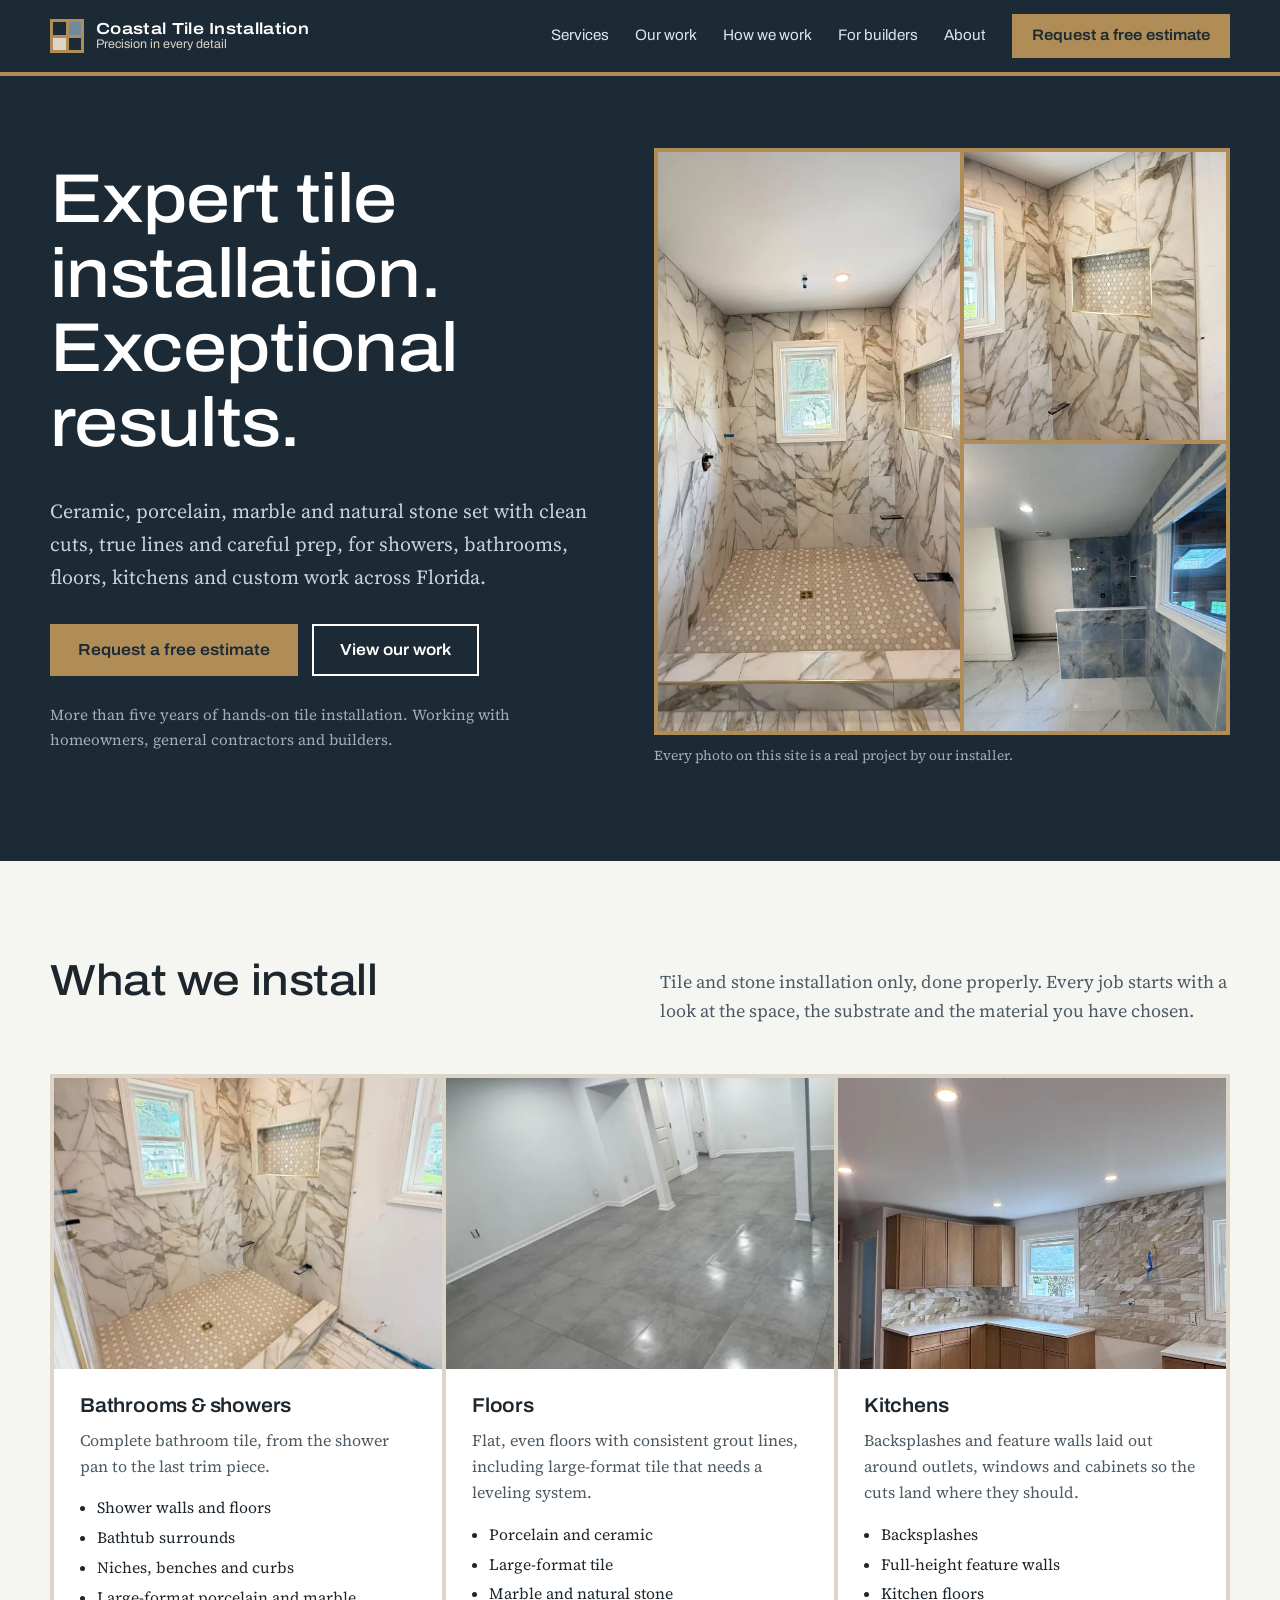
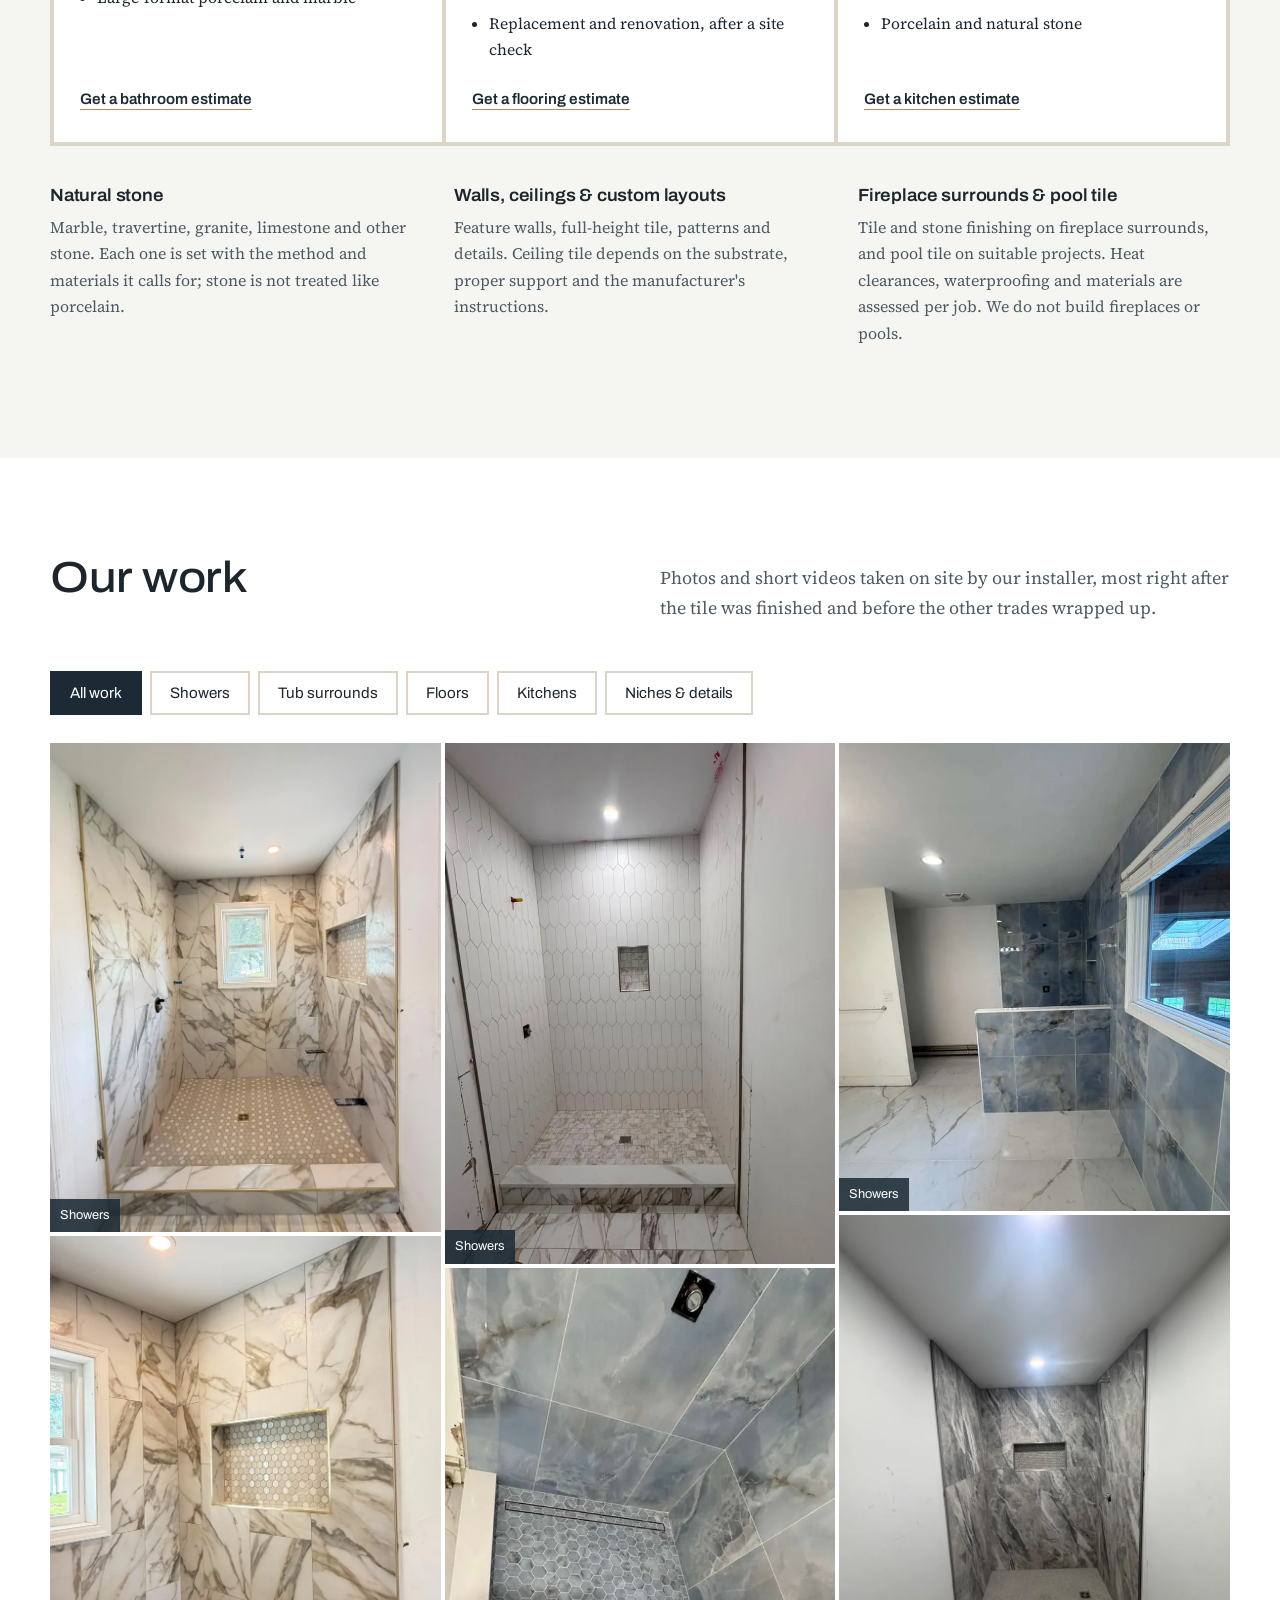
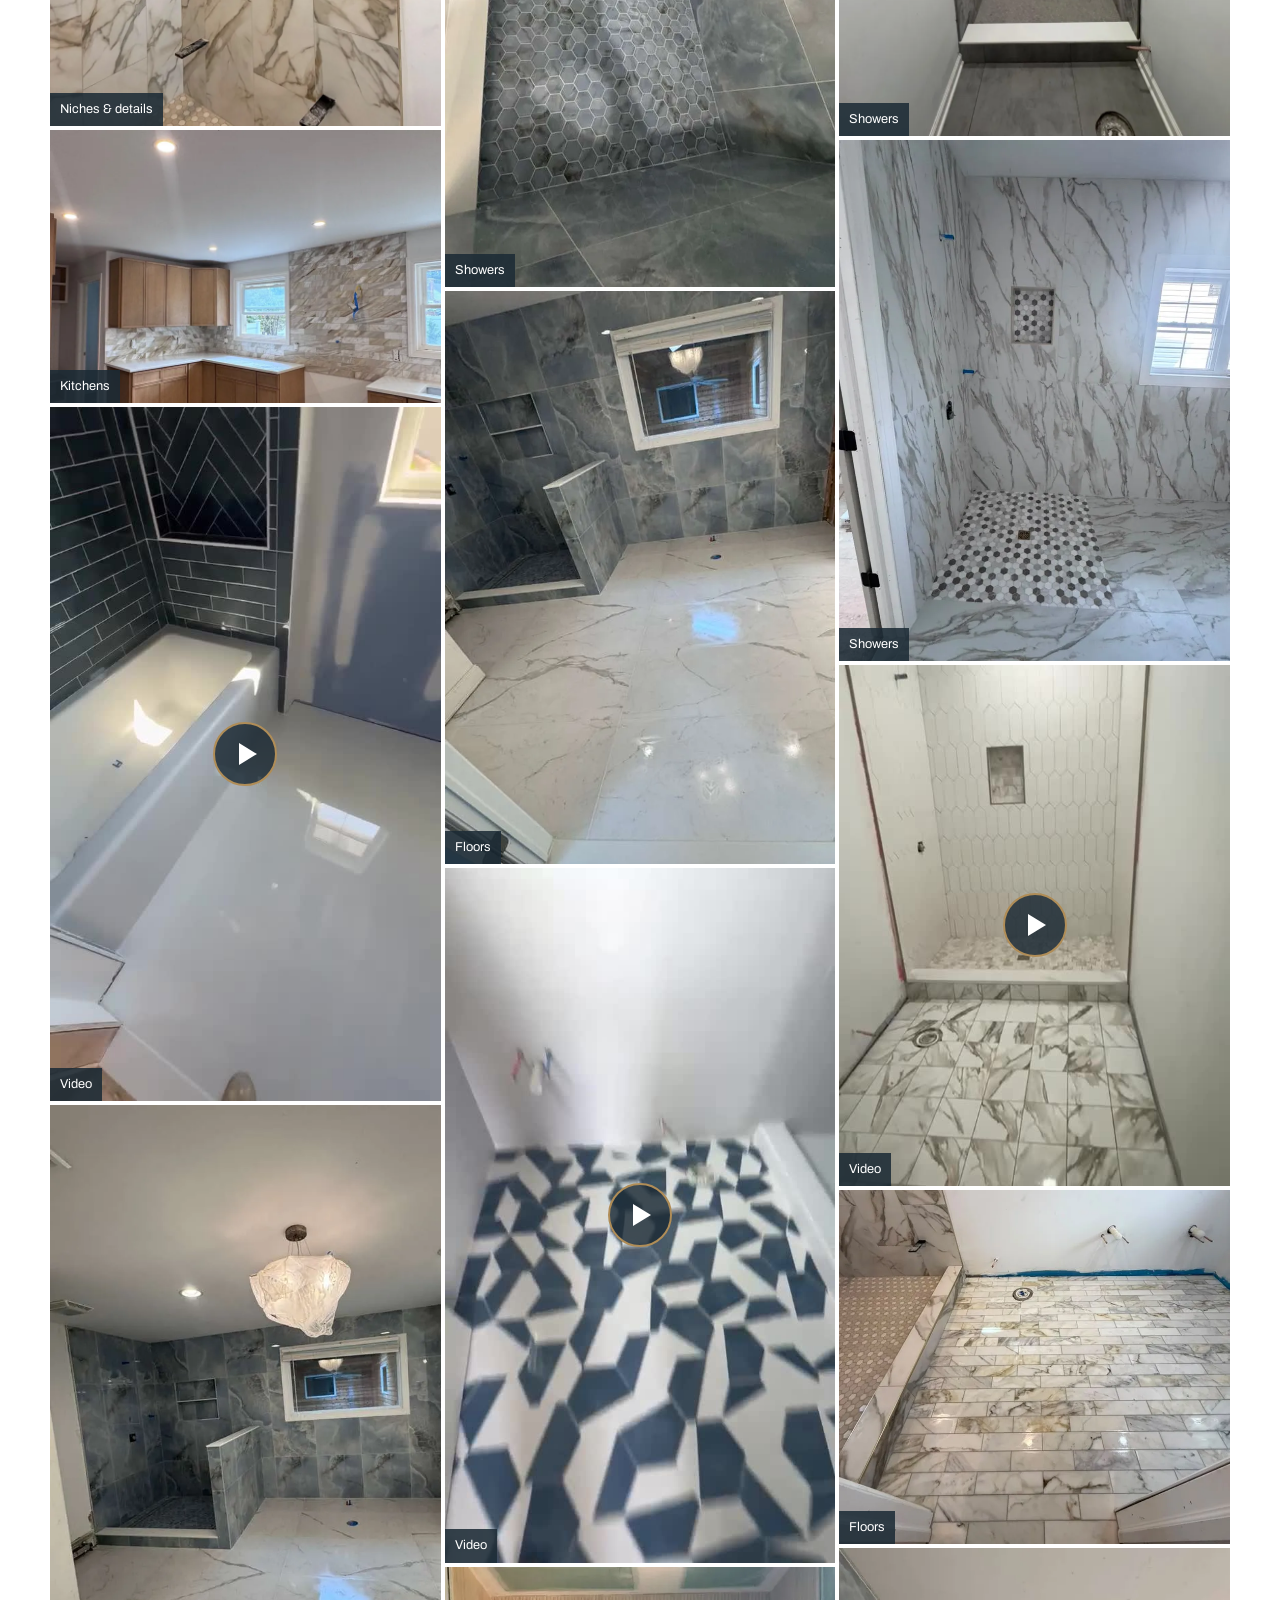
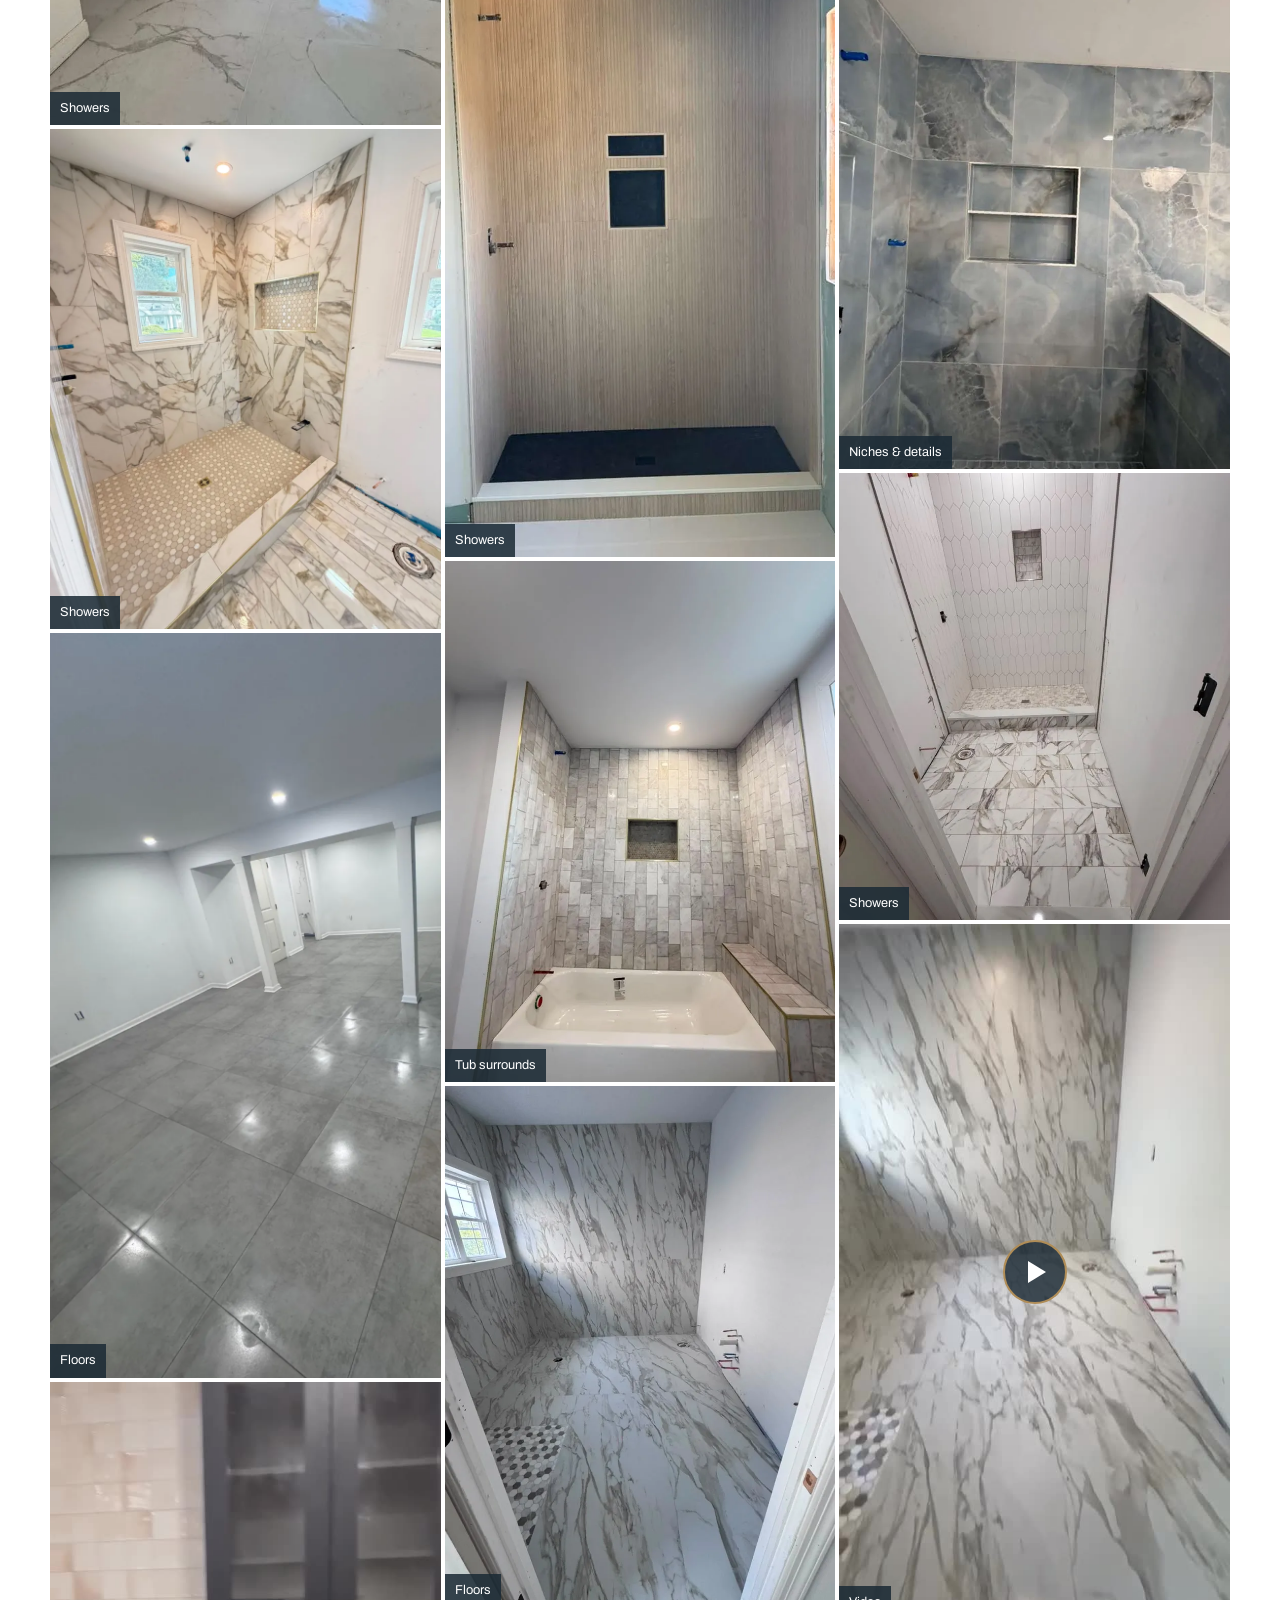
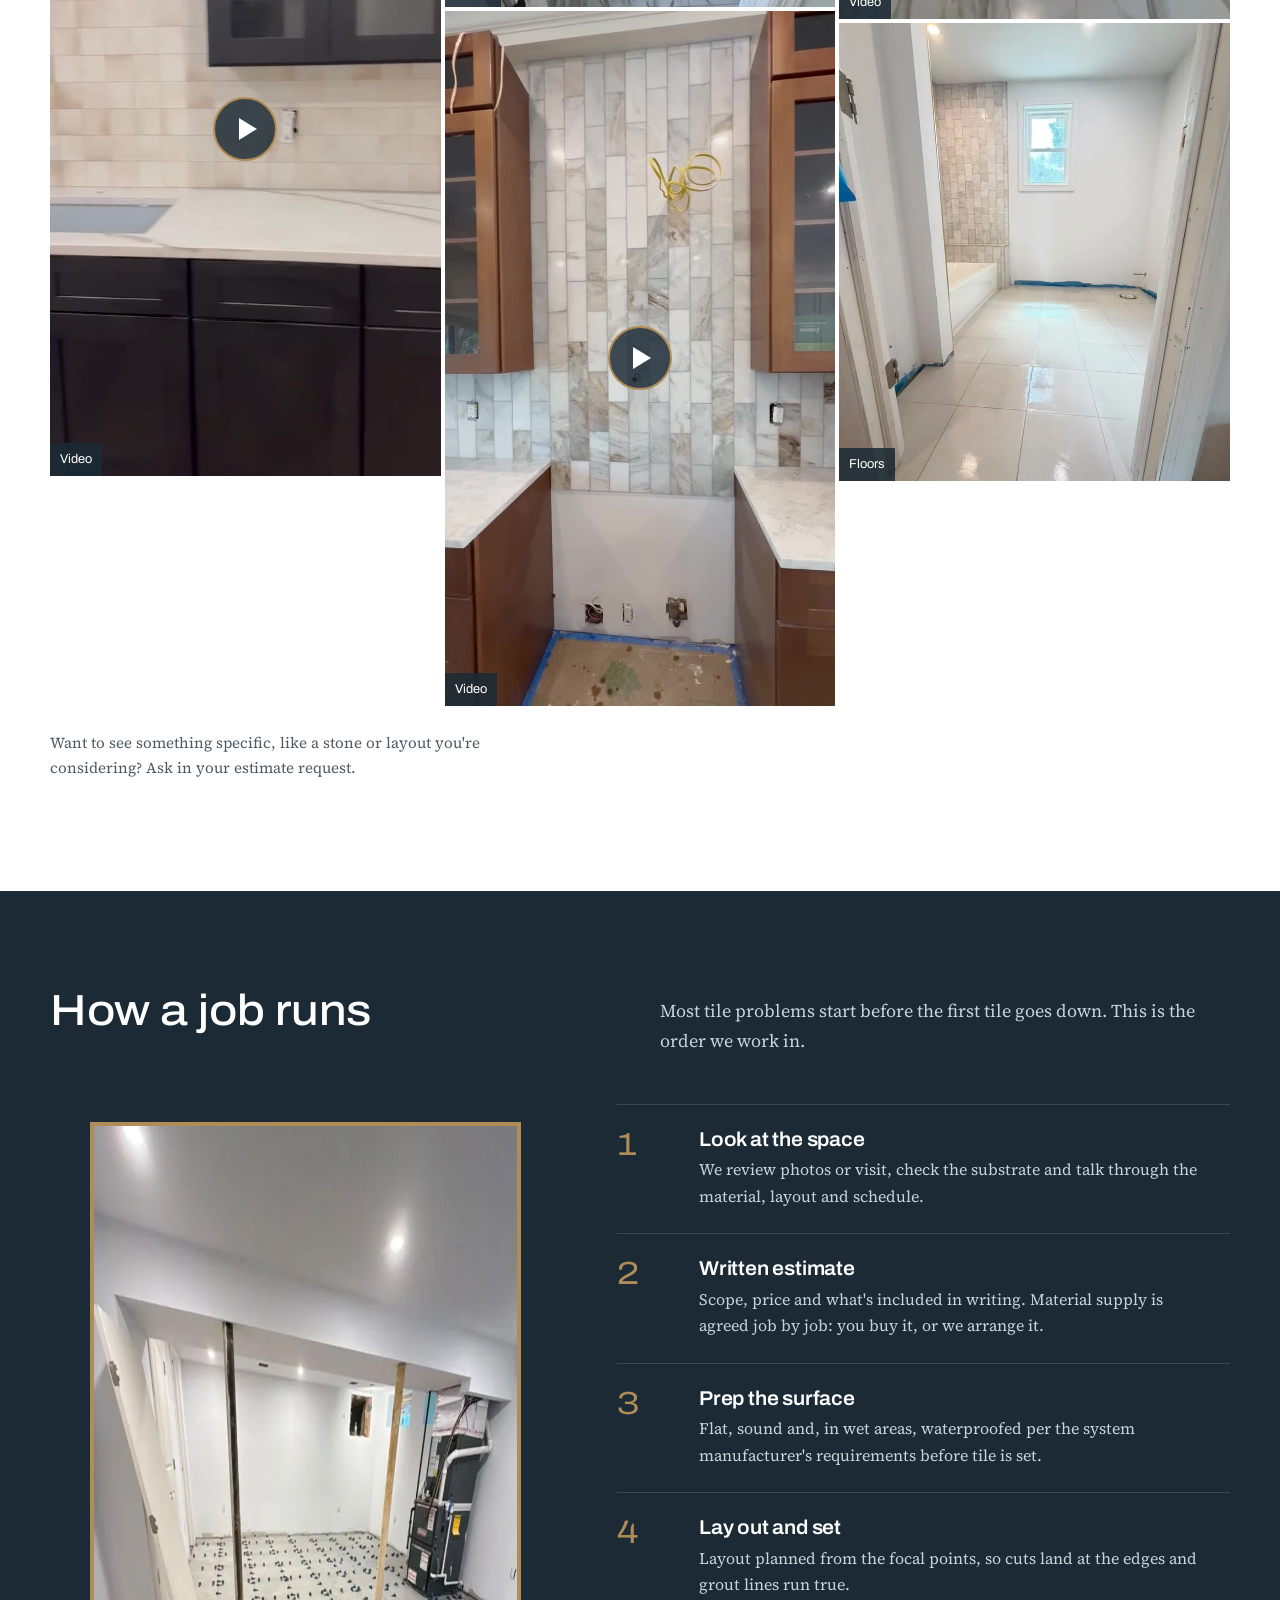
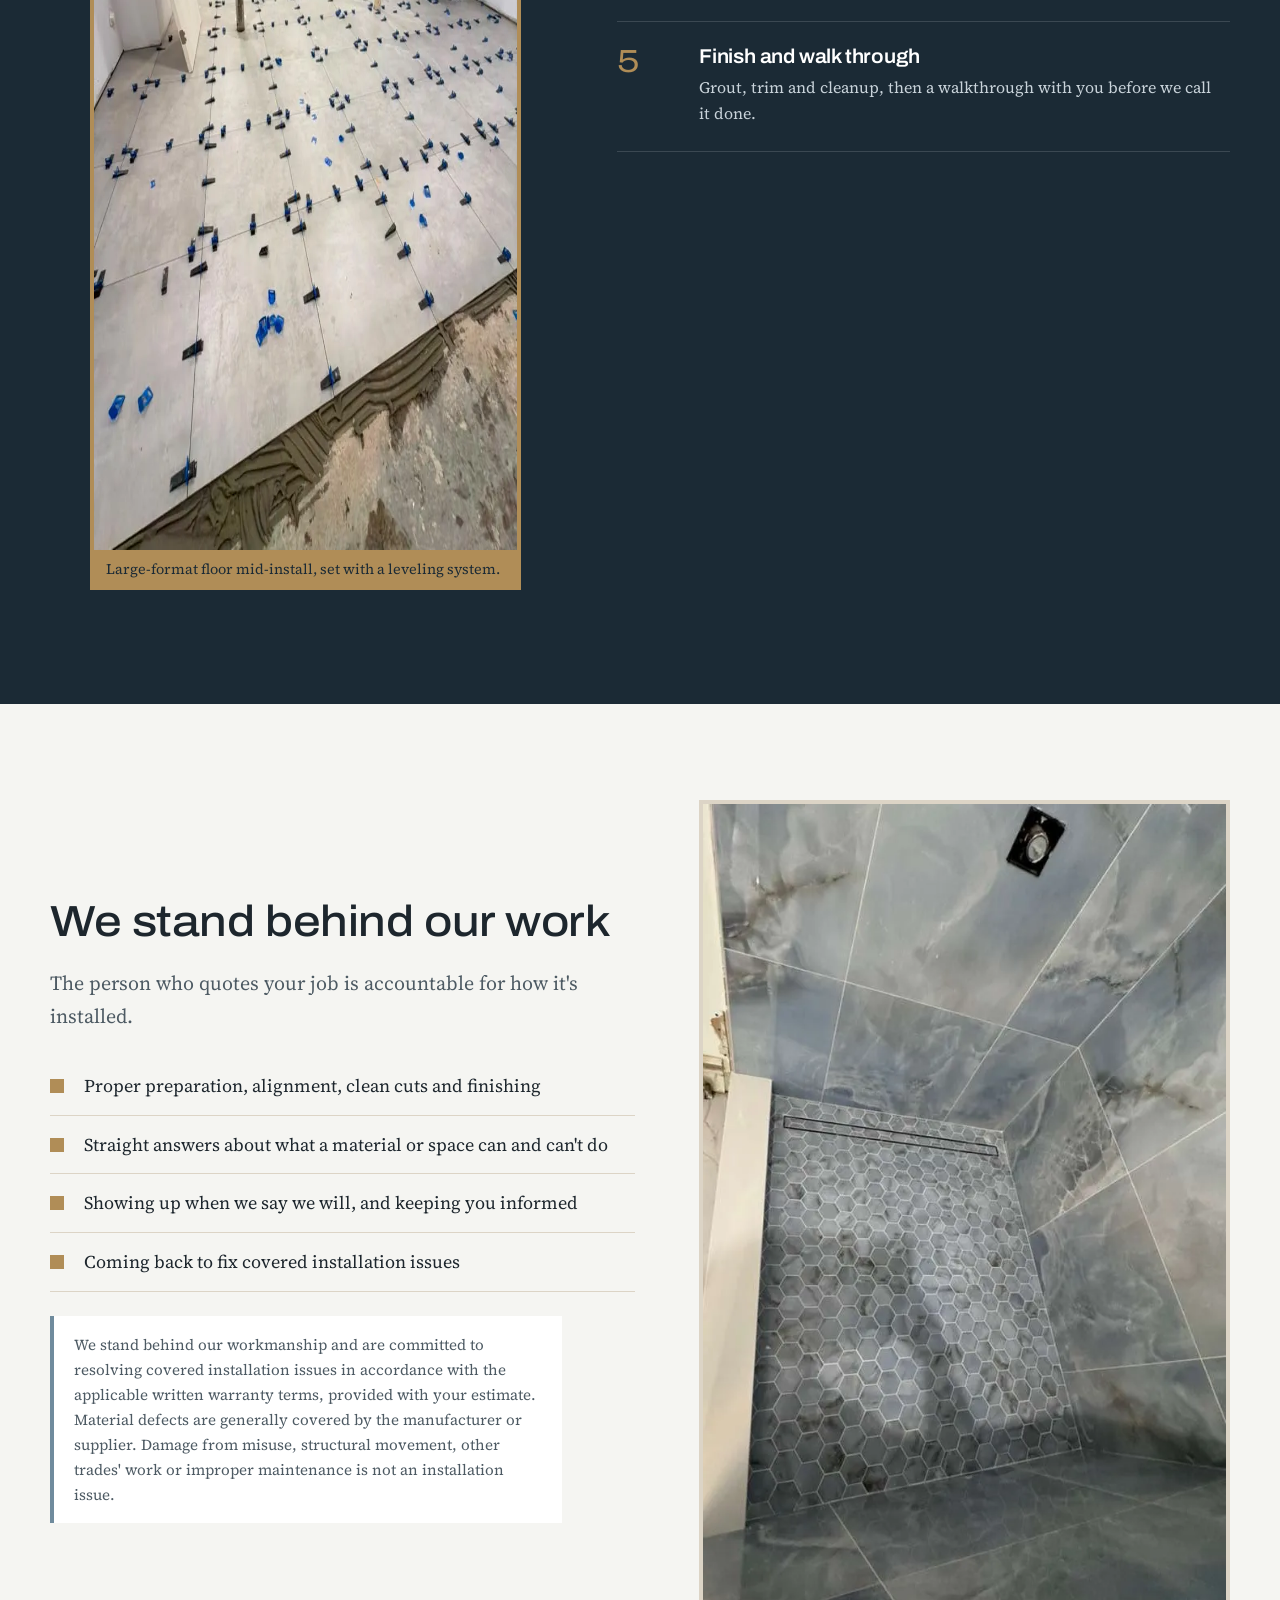
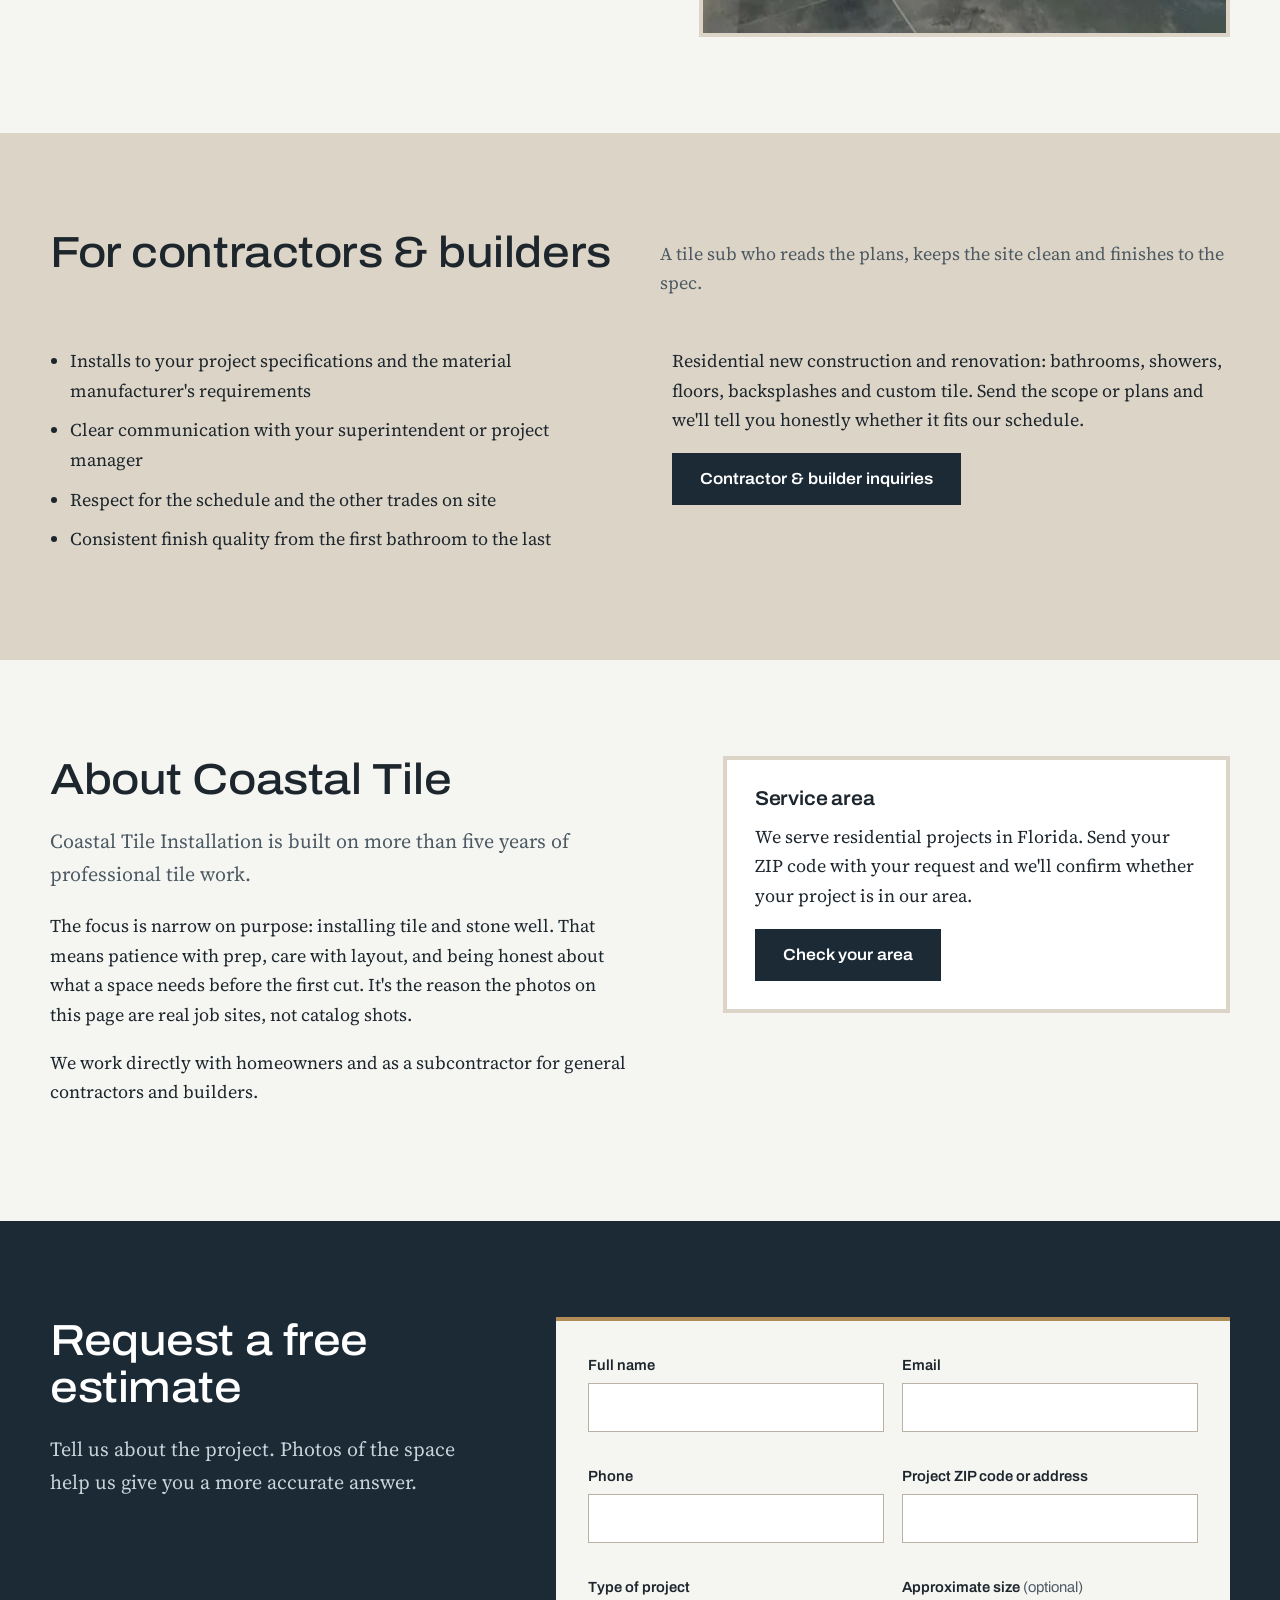
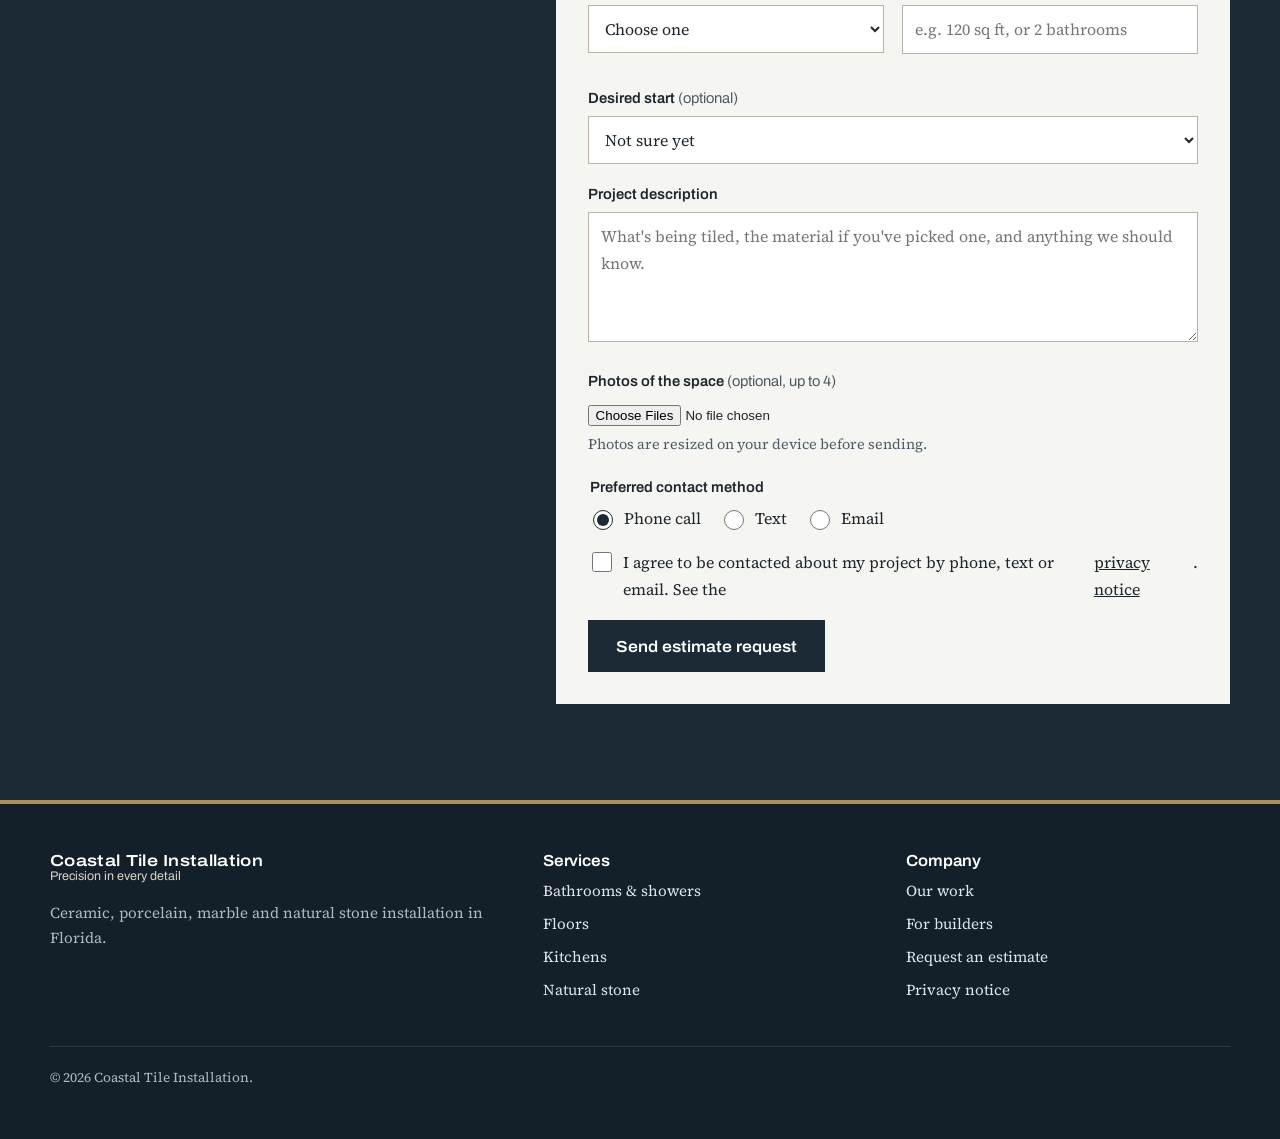
==== commit c712edde: "Add photos, videos, estimate API, SEO files and Vercel config The first upload only included the top" ====
--- a/index.html
+++ b/index.html
@@ -1,5 +1,9 @@
-<!doctype html><html><head><meta charset=utf8><meta name=viewport content="width=device-width,initial-scale=1,viewport-fit=cover"><style>:root{color-scheme:light;box-sizing:border-box;padding-top:env(safe-area-inset-top,0px);padding-bottom:env(safe-area-inset-bottom,0px)}html{scroll-padding-top:env(safe-area-inset-top,0px)}body{margin:0;padding:0;font:14px -apple-system,BlinkMacSystemFont,sans-serif;background:#fff;color:#000}img{max-width:100%}[hidden]:not([hidden=until-found i]){display:none!important}</style></head><body>
-<title>Coastal Tile Installation</title>
+<!doctype html>
+<html lang="en">
+<head>
+<meta charset="utf-8">
+<meta name="viewport" content="width=device-width, initial-scale=1">
+<title>Coastal Tile Installation | Tile, Porcelain &amp; Stone Installer in Florida</title>
 <meta name="description" content="Professional ceramic, porcelain, marble and natural stone installation for showers, bathrooms, floors, kitchen backsplashes and custom tile work in Florida. Request a free estimate.">
 <link rel="canonical" href="https://coastal-tile.vercel.app/">
 <meta property="og:type" content="website">
@@ -19,6 +23,8 @@
 <script type="application/ld+json">
 {"@context":"https://schema.org","@type":"HomeAndConstructionBusiness","name":"Coastal Tile Installation","url":"https://coastal-tile.vercel.app/","image":"https://coastal-tile.vercel.app/img/og.jpg","description":"Ceramic, porcelain, marble and natural stone tile installation in Florida.","areaServed":{"@type":"State","name":"Florida"}}
 </script>
+</head>
+<body>
 <a class="skip" href="#main">Skip to content</a>
 
 <header class="site-header">
@@ -301,5 +307,5 @@
 
 <script src="config.js"></script>
 <script src="main.js" defer></script>
-
-</body></html>+</body>
+</html>
--- a/styles.css
+++ b/styles.css
@@ -1,7 +1,5 @@
 /* Coastal Tile Installation — design tokens */
-/* Single deliberate light look */
 :root {
-  color-scheme: light;
   --navy: #1b2a35;      /* Gulf slate: primary dark */
   --navy-2: #24384a;
   --porcelain: #f5f5f2; /* page background, cool white */
@@ -45,7 +43,7 @@
 .btn-dark:hover { background: var(--navy-2); }
 
 /* Header */
-.site-header { position: sticky; top: env(safe-area-inset-top, 0px); z-index: 50; background: var(--navy); color: var(--white); border-bottom: var(--grout) solid var(--brass); }
+.site-header { position: sticky; top: 0; z-index: 50; background: var(--navy); color: var(--white); border-bottom: var(--grout) solid var(--brass); }
 .site-header .wrap { display: flex; align-items: center; justify-content: space-between; min-height: 72px; gap: 16px; }
 .brand { display: flex; align-items: center; gap: 12px; text-decoration: none; }
 .brand-mark { width: 34px; height: 34px; display: grid; grid-template-columns: 1fr 1fr; gap: 3px; background: var(--brass); padding: 3px; }
